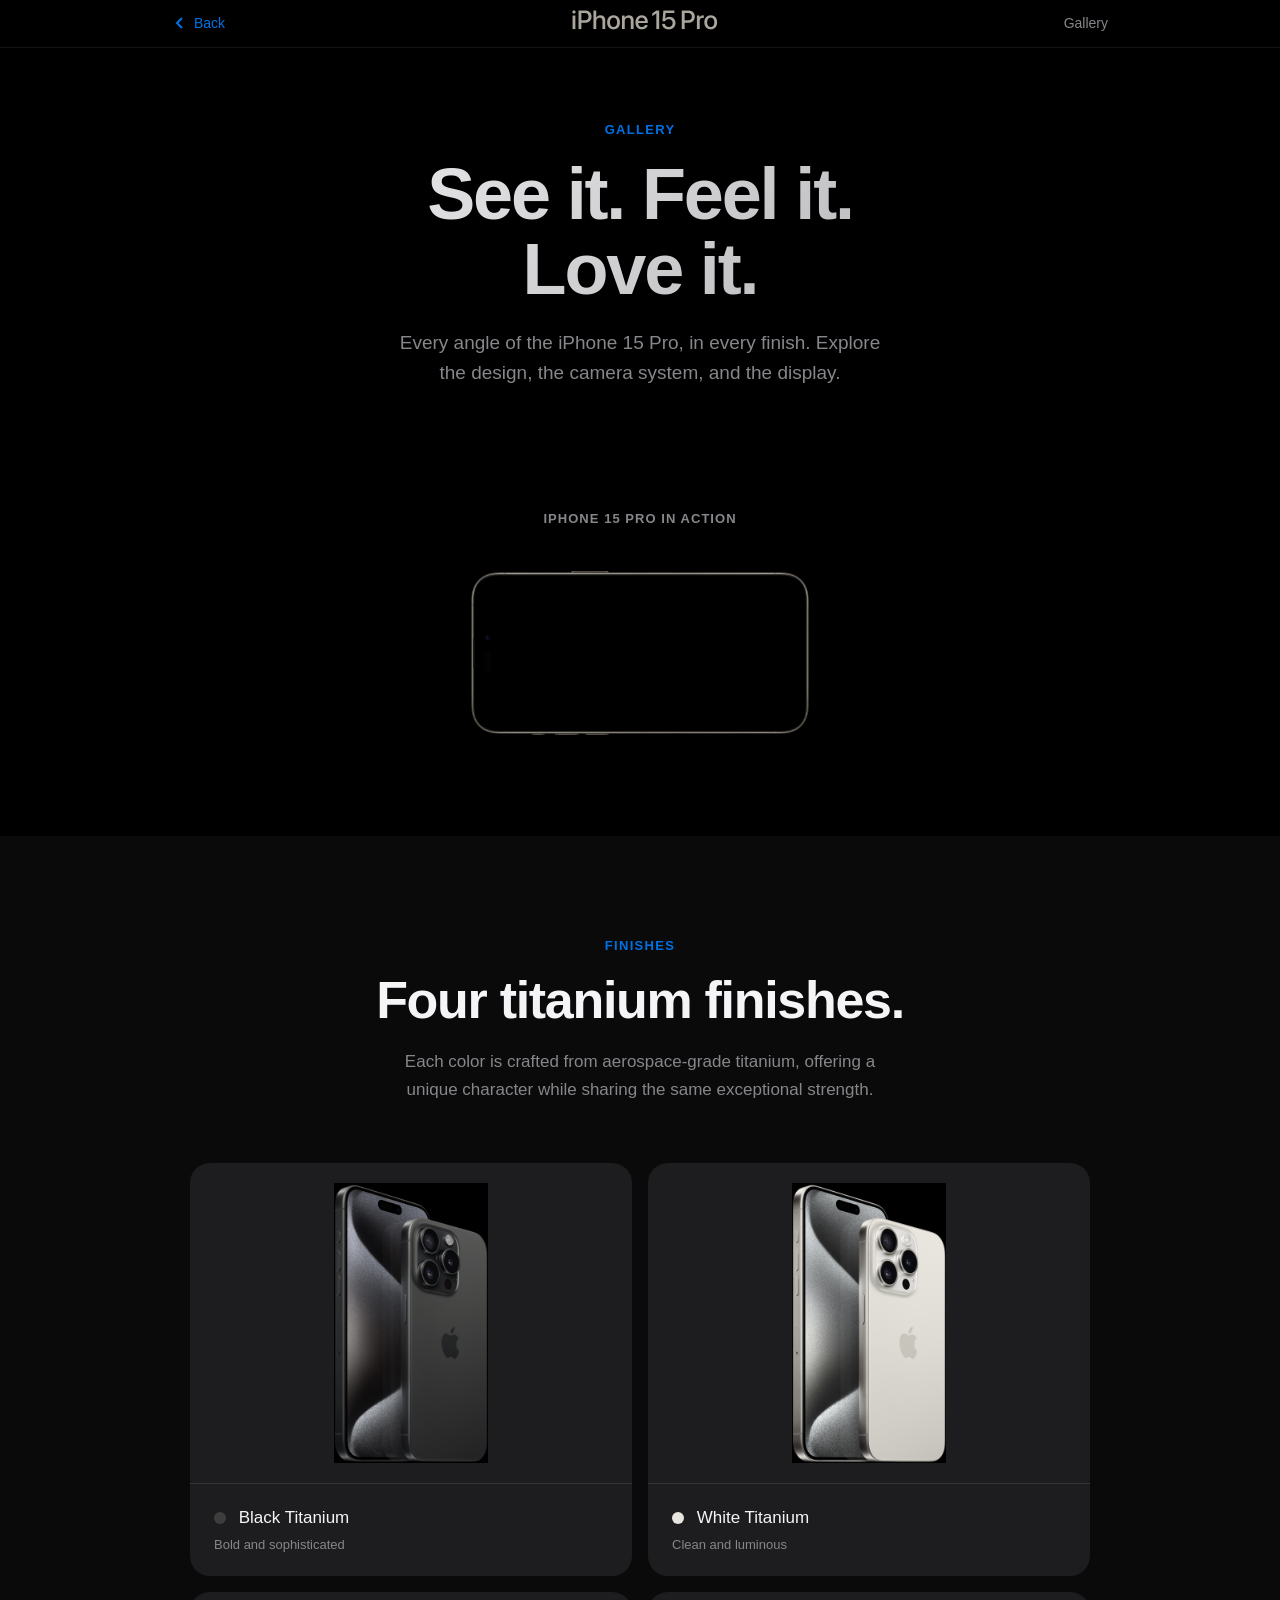
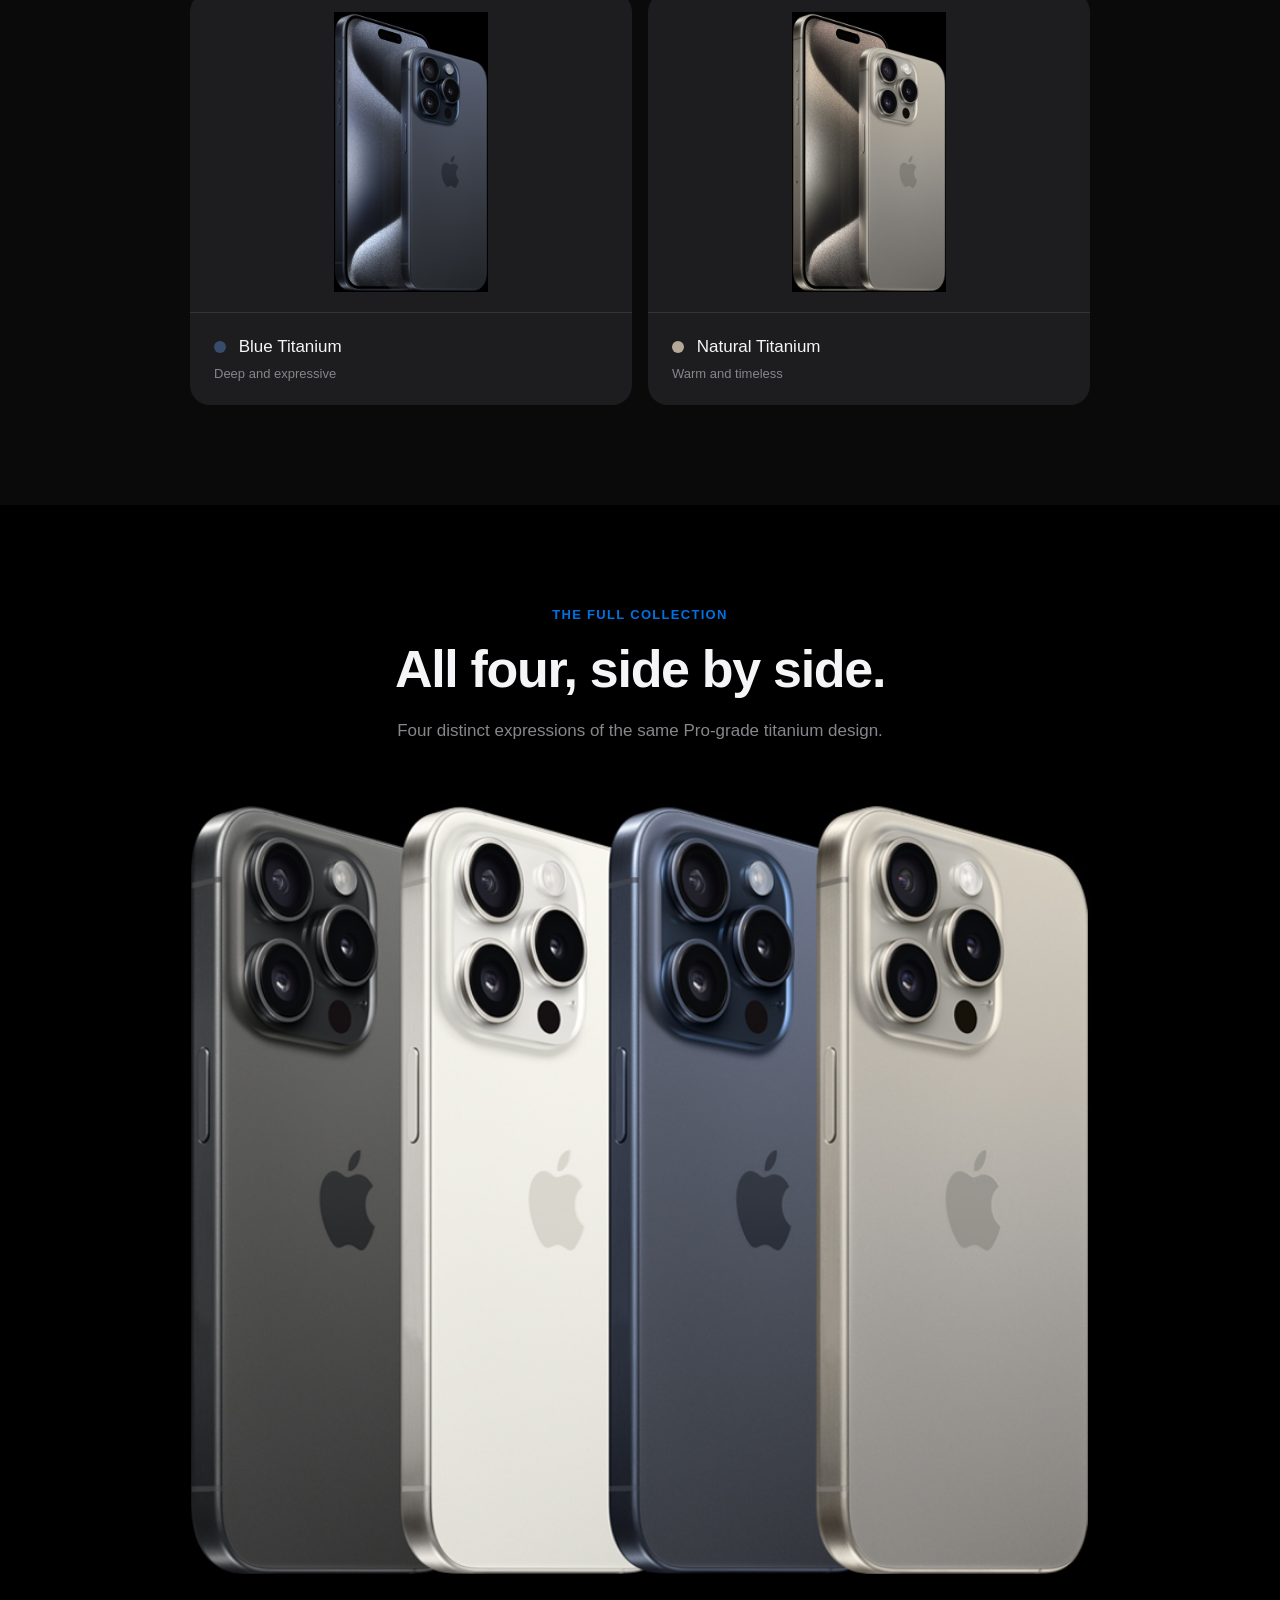
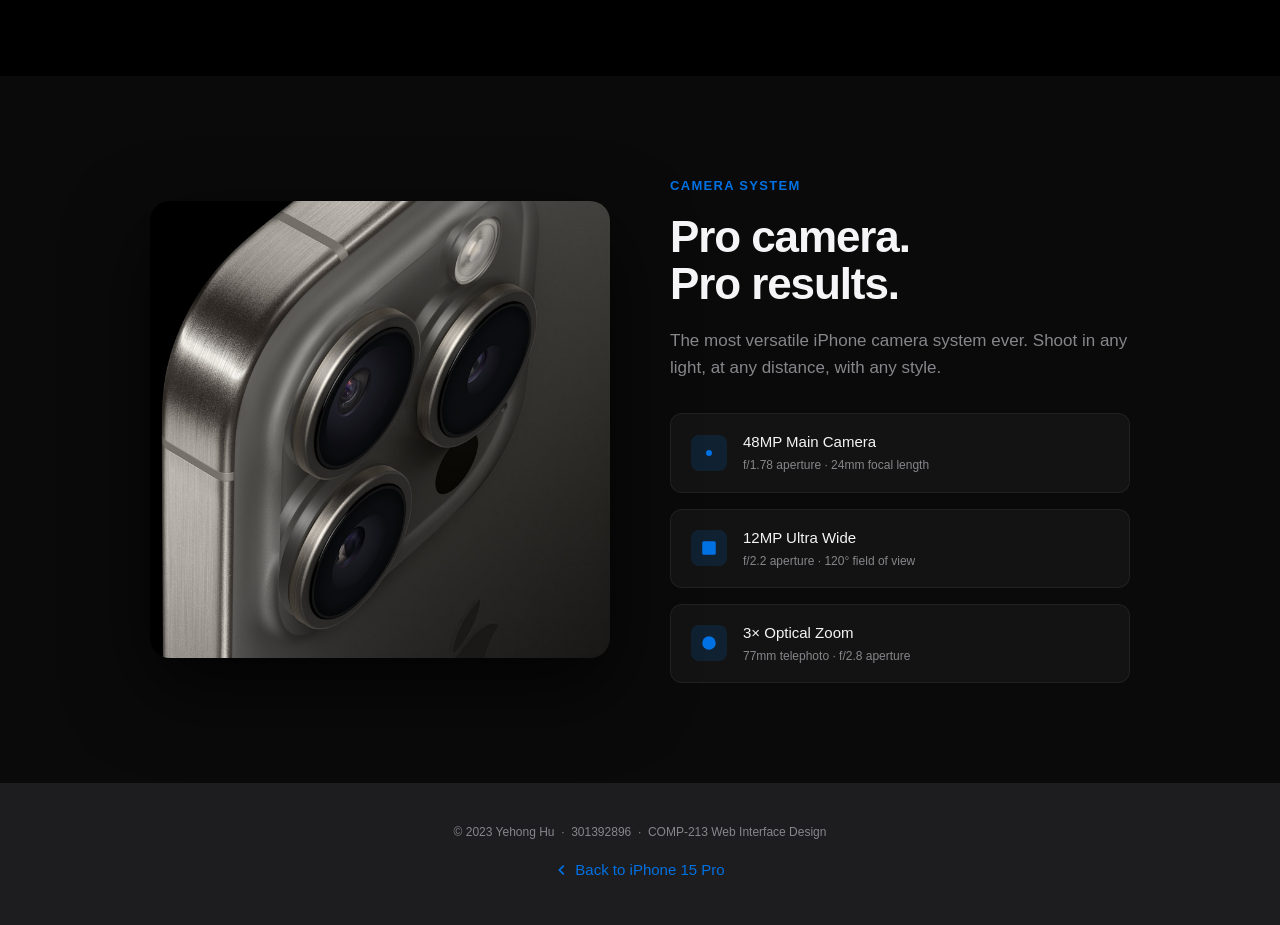
==== gallery.html @ da8afb35 "feat: iPhone 15 Pro Apple-style product page portfolio - index.html: Full product overview with hero" ====
<!DOCTYPE html>
<html lang="en">
<head>
    <meta charset="UTF-8">
    <meta name="viewport" content="width=device-width, initial-scale=1.0">
    <title>iPhone 15 Pro — Gallery</title>
    <style>
        *, *::before, *::after {
            box-sizing: border-box;
            margin: 0;
            padding: 0;
        }

        :root {
            --font-apple: -apple-system, BlinkMacSystemFont, "SF Pro Display", "SF Pro Text", "Helvetica Neue", Arial, sans-serif;
            --color-bg: #000000;
            --color-text: #f5f5f7;
            --color-text-secondary: #86868b;
            --color-accent: #0071e3;
            --color-divider: rgba(255,255,255,0.1);
            --color-card-bg: #1d1d1f;
            --max-width: 1200px;
        }

        html { scroll-behavior: smooth; }

        body {
            font-family: var(--font-apple);
            background-color: var(--color-bg);
            color: var(--color-text);
            line-height: 1.6;
            overflow-x: hidden;
        }

        /* ===== Navigation ===== */
        .nav {
            position: fixed;
            top: 0;
            left: 0;
            right: 0;
            z-index: 9999;
            height: 48px;
            background: rgba(0,0,0,0.72);
            backdrop-filter: saturate(180%) blur(20px);
            -webkit-backdrop-filter: saturate(180%) blur(20px);
            border-bottom: 1px solid rgba(255,255,255,0.08);
            display: flex;
            align-items: center;
            justify-content: center;
        }

        .nav-inner {
            width: 100%;
            max-width: 980px;
            padding: 0 22px;
            display: flex;
            align-items: center;
            justify-content: space-between;
        }

        .nav-logo img {
            height: 22px;
            width: auto;
            opacity: 0.9;
        }

        .nav-back {
            display: flex;
            align-items: center;
            gap: 6px;
            color: var(--color-accent);
            text-decoration: none;
            font-size: 14px;
            transition: opacity 0.2s ease;
        }

        .nav-back:hover { opacity: 0.75; }

        .nav-back svg {
            width: 16px;
            height: 16px;
        }

        .nav-title {
            font-size: 14px;
            color: var(--color-text-secondary);
        }

        /* ===== Hero ===== */
        .gallery-hero {
            padding-top: 120px;
            padding-bottom: 80px;
            text-align: center;
            background: #000;
        }

        .gallery-hero .eyebrow {
            font-size: 13px;
            font-weight: 600;
            letter-spacing: 0.1em;
            text-transform: uppercase;
            color: var(--color-accent);
            margin-bottom: 16px;
        }

        .gallery-hero h1 {
            font-size: clamp(40px, 6vw, 72px);
            font-weight: 700;
            letter-spacing: -0.03em;
            line-height: 1.05;
            margin-bottom: 20px;
            background: linear-gradient(135deg, #fff 0%, #a0a0a5 100%);
            -webkit-background-clip: text;
            -webkit-text-fill-color: transparent;
            background-clip: text;
        }

        .gallery-hero p {
            font-size: 19px;
            font-weight: 300;
            color: var(--color-text-secondary);
            max-width: 500px;
            margin: 0 auto;
        }

        /* ===== iPhone Demo Section ===== */
        .demo-section {
            background: #000;
            padding: 40px 22px 100px;
            display: flex;
            flex-direction: column;
            align-items: center;
        }

        .demo-label {
            font-size: 13px;
            font-weight: 600;
            letter-spacing: 0.08em;
            text-transform: uppercase;
            color: var(--color-text-secondary);
            margin-bottom: 40px;
        }

        .iphone-mockup {
            position: relative;
            width: min(340px, 80vw);
        }

        .iphone-frame-img {
            width: 100%;
            height: auto;
            display: block;
            position: relative;
            z-index: 2;
        }

        .iphone-video-wrap {
            position: absolute;
            /* Adjust these values to fit video inside the screen area of screen2.png */
            top: 4%;
            left: 1%;
            right: 1%;
            bottom: 4%;
            border-radius: 28px;
            overflow: hidden;
            z-index: 1;
            background: #000;
        }

        .iphone-video-wrap video {
            width: 100%;
            height: 100%;
            object-fit: cover;
        }

        /* ===== Colors Gallery ===== */
        .colors-gallery {
            padding: 100px 22px;
            background: #0a0a0a;
            text-align: center;
        }

        .section-eyebrow {
            font-size: 13px;
            font-weight: 600;
            letter-spacing: 0.1em;
            text-transform: uppercase;
            color: var(--color-accent);
            margin-bottom: 16px;
        }

        .section-title {
            font-size: clamp(32px, 5vw, 52px);
            font-weight: 700;
            letter-spacing: -0.025em;
            line-height: 1.07;
            margin-bottom: 20px;
        }

        .section-body {
            font-size: 17px;
            font-weight: 300;
            color: var(--color-text-secondary);
            max-width: 520px;
            margin: 0 auto 60px;
        }

        .colors-grid {
            display: grid;
            grid-template-columns: repeat(2, 1fr);
            gap: 16px;
            max-width: 900px;
            margin: 0 auto;
        }

        .color-card {
            background: var(--color-card-bg);
            border-radius: 20px;
            overflow: hidden;
            position: relative;
            cursor: pointer;
            transition: transform 0.4s ease, box-shadow 0.4s ease;
        }

        .color-card:hover {
            transform: translateY(-8px);
            box-shadow: 0 24px 60px rgba(0,0,0,0.7);
        }

        .color-card img {
            width: 100%;
            height: 320px;
            object-fit: contain;
            padding: 20px;
            display: block;
            transition: transform 0.5s ease;
        }

        .color-card:hover img {
            transform: scale(1.04);
        }

        .color-card-label {
            padding: 20px 24px;
            border-top: 1px solid var(--color-divider);
            text-align: left;
        }

        .color-card-name {
            font-size: 17px;
            font-weight: 500;
            color: var(--color-text);
            margin-bottom: 4px;
        }

        .color-card-desc {
            font-size: 13px;
            color: var(--color-text-secondary);
        }

        .color-swatch {
            display: inline-block;
            width: 12px;
            height: 12px;
            border-radius: 50%;
            margin-right: 8px;
            vertical-align: middle;
        }

        /* ===== All Colors Together ===== */
        .all-colors-section {
            padding: 100px 22px;
            background: #000;
            text-align: center;
        }

        .all-colors-image {
            max-width: 900px;
            margin: 60px auto 0;
            border-radius: 20px;
            overflow: hidden;
        }

        .all-colors-image img {
            width: 100%;
            height: auto;
            display: block;
        }

        /* ===== Camera Close-up ===== */
        .camera-section {
            padding: 100px 22px;
            background: #0a0a0a;
        }

        .camera-inner {
            max-width: 980px;
            margin: 0 auto;
            display: grid;
            grid-template-columns: 1fr 1fr;
            gap: 60px;
            align-items: center;
        }

        .camera-text {
            text-align: left;
        }

        .camera-text .section-body {
            margin: 0;
            text-align: left;
        }

        .camera-image {
            border-radius: 20px;
            overflow: hidden;
            box-shadow: 0 30px 80px rgba(0,0,0,0.7);
        }

        .camera-image img {
            width: 100%;
            height: auto;
            display: block;
            transition: transform 0.5s ease;
        }

        .camera-image:hover img {
            transform: scale(1.03);
        }

        .camera-specs {
            display: flex;
            flex-direction: column;
            gap: 16px;
            margin-top: 32px;
        }

        .camera-spec-row {
            display: flex;
            align-items: center;
            gap: 16px;
            padding: 16px 20px;
            background: rgba(255,255,255,0.04);
            border-radius: 12px;
            border: 1px solid rgba(255,255,255,0.06);
        }

        .camera-spec-icon {
            width: 36px;
            height: 36px;
            border-radius: 8px;
            background: rgba(0,113,227,0.15);
            display: flex;
            align-items: center;
            justify-content: center;
            flex-shrink: 0;
        }

        .camera-spec-icon svg {
            width: 18px;
            height: 18px;
            fill: var(--color-accent);
        }

        .camera-spec-text {
            font-size: 15px;
            color: var(--color-text);
        }

        .camera-spec-text span {
            display: block;
            font-size: 12px;
            color: var(--color-text-secondary);
            margin-top: 2px;
        }

        /* ===== Lightbox ===== */
        .lightbox {
            position: fixed;
            inset: 0;
            background: rgba(0,0,0,0.92);
            z-index: 99999;
            display: flex;
            align-items: center;
            justify-content: center;
            opacity: 0;
            pointer-events: none;
            transition: opacity 0.3s ease;
            backdrop-filter: blur(10px);
        }

        .lightbox.open {
            opacity: 1;
            pointer-events: all;
        }

        .lightbox-img {
            max-width: 90vw;
            max-height: 85vh;
            object-fit: contain;
            border-radius: 12px;
            transform: scale(0.95);
            transition: transform 0.3s ease;
        }

        .lightbox.open .lightbox-img {
            transform: scale(1);
        }

        .lightbox-close {
            position: absolute;
            top: 24px;
            right: 24px;
            width: 40px;
            height: 40px;
            border-radius: 50%;
            background: rgba(255,255,255,0.1);
            border: none;
            cursor: pointer;
            display: flex;
            align-items: center;
            justify-content: center;
            transition: background 0.2s ease;
        }

        .lightbox-close:hover {
            background: rgba(255,255,255,0.2);
        }

        .lightbox-close svg {
            width: 16px;
            height: 16px;
            stroke: white;
            stroke-width: 2;
        }

        /* ===== Footer ===== */
        .footer {
            background: #1d1d1f;
            padding: 40px 22px;
            text-align: center;
        }

        .footer-copy {
            font-size: 12px;
            color: var(--color-text-secondary);
            margin-bottom: 16px;
        }

        .footer-back {
            display: inline-flex;
            align-items: center;
            gap: 6px;
            color: var(--color-accent);
            text-decoration: none;
            font-size: 15px;
            transition: opacity 0.2s ease;
        }

        .footer-back:hover { opacity: 0.75; }

        /* ===== Scroll Animations ===== */
        .fade-up {
            opacity: 0;
            transform: translateY(40px);
            transition: opacity 0.7s ease, transform 0.7s ease;
        }

        .fade-up.visible {
            opacity: 1;
            transform: translateY(0);
        }

        .stagger-1 { transition-delay: 0.1s; }
        .stagger-2 { transition-delay: 0.2s; }
        .stagger-3 { transition-delay: 0.3s; }
        .stagger-4 { transition-delay: 0.4s; }

        /* ===== Responsive ===== */
        @media (max-width: 768px) {
            .colors-grid {
                grid-template-columns: 1fr;
            }

            .camera-inner {
                grid-template-columns: 1fr;
                gap: 40px;
            }

            .iphone-mockup {
                width: min(280px, 70vw);
            }
        }
    </style>
</head>
<body>

    <!-- Navigation -->
    <nav class="nav">
        <div class="nav-inner">
            <a href="index.html" class="nav-back">
                <svg viewBox="0 0 16 16" fill="none" stroke="currentColor" stroke-width="2">
                    <path d="M10 3L5 8l5 5"/>
                </svg>
                Back
            </a>
            <div class="nav-logo">
                <img src="15 pro logo.png" alt="iPhone 15 Pro">
            </div>
            <span class="nav-title">Gallery</span>
        </div>
    </nav>

    <!-- Hero -->
    <div class="gallery-hero">
        <p class="eyebrow">Gallery</p>
        <h1>See it. Feel it.<br>Love it.</h1>
        <p>Every angle of the iPhone 15 Pro, in every finish. Explore the design, the camera system, and the display.</p>
    </div>

    <!-- iPhone Demo Mockup -->
    <div class="demo-section">
        <p class="demo-label">iPhone 15 Pro in Action</p>
        <div class="iphone-mockup fade-up">
            <div class="iphone-video-wrap">
                <video autoplay muted loop playsinline>
                    <source src="iPhone 15 Pro example.mp4" type="video/mp4">
                </video>
            </div>
            <img class="iphone-frame-img" src="screen2.png" alt="iPhone 15 Pro frame">
        </div>
    </div>

    <!-- Colors Gallery -->
    <section class="colors-gallery">
        <div class="fade-up">
            <p class="section-eyebrow">Finishes</p>
            <h2 class="section-title">Four titanium finishes.</h2>
            <p class="section-body">Each color is crafted from aerospace-grade titanium, offering a unique character while sharing the same exceptional strength.</p>
        </div>
        <div class="colors-grid">
            <div class="color-card fade-up stagger-1" onclick="openLightbox('image5.png')">
                <img src="image5.png" alt="Black Titanium iPhone 15 Pro">
                <div class="color-card-label">
                    <div class="color-card-name">
                        <span class="color-swatch" style="background:#3d3d3d"></span>
                        Black Titanium
                    </div>
                    <div class="color-card-desc">Bold and sophisticated</div>
                </div>
            </div>
            <div class="color-card fade-up stagger-2" onclick="openLightbox('image6.png')">
                <img src="image6.png" alt="White Titanium iPhone 15 Pro">
                <div class="color-card-label">
                    <div class="color-card-name">
                        <span class="color-swatch" style="background:#e8e4df"></span>
                        White Titanium
                    </div>
                    <div class="color-card-desc">Clean and luminous</div>
                </div>
            </div>
            <div class="color-card fade-up stagger-3" onclick="openLightbox('image7.png')">
                <img src="image7.png" alt="Blue Titanium iPhone 15 Pro">
                <div class="color-card-label">
                    <div class="color-card-name">
                        <span class="color-swatch" style="background:#394b6b"></span>
                        Blue Titanium
                    </div>
                    <div class="color-card-desc">Deep and expressive</div>
                </div>
            </div>
            <div class="color-card fade-up stagger-4" onclick="openLightbox('image9.png')">
                <img src="image9.png" alt="Natural Titanium iPhone 15 Pro">
                <div class="color-card-label">
                    <div class="color-card-name">
                        <span class="color-swatch" style="background:#b5a898"></span>
                        Natural Titanium
                    </div>
                    <div class="color-card-desc">Warm and timeless</div>
                </div>
            </div>
        </div>
    </section>

    <!-- All Colors Together -->
    <section class="all-colors-section">
        <div class="fade-up">
            <p class="section-eyebrow">The Full Collection</p>
            <h2 class="section-title">All four, side by side.</h2>
            <p class="section-body" style="margin-bottom: 0">Four distinct expressions of the same Pro-grade titanium design.</p>
        </div>
        <div class="all-colors-image fade-up stagger-1" onclick="openLightbox('image8.png')" style="cursor:pointer">
            <img src="image8.png" alt="All four iPhone 15 Pro colors">
        </div>
    </section>

    <!-- Camera Close-up -->
    <section class="camera-section">
        <div class="camera-inner">
            <div class="camera-image fade-up" onclick="openLightbox('image.png')" style="cursor:pointer">
                <img src="image.png" alt="iPhone 15 Pro camera system close-up">
            </div>
            <div class="camera-text fade-up stagger-2">
                <p class="section-eyebrow">Camera System</p>
                <h2 class="section-title" style="font-size: clamp(28px, 4vw, 44px)">Pro camera.<br>Pro results.</h2>
                <p class="section-body" style="text-align:left; margin: 0 0 32px">The most versatile iPhone camera system ever. Shoot in any light, at any distance, with any style.</p>
                <div class="camera-specs">
                    <div class="camera-spec-row">
                        <div class="camera-spec-icon">
                            <svg viewBox="0 0 24 24"><circle cx="12" cy="12" r="4"/><path d="M2 12h2M20 12h2M12 2v2M12 20v2"/></svg>
                        </div>
                        <div class="camera-spec-text">
                            48MP Main Camera
                            <span>f/1.78 aperture · 24mm focal length</span>
                        </div>
                    </div>
                    <div class="camera-spec-row">
                        <div class="camera-spec-icon">
                            <svg viewBox="0 0 24 24"><rect x="3" y="3" width="18" height="18" rx="2"/><circle cx="12" cy="12" r="4"/></svg>
                        </div>
                        <div class="camera-spec-text">
                            12MP Ultra Wide
                            <span>f/2.2 aperture · 120° field of view</span>
                        </div>
                    </div>
                    <div class="camera-spec-row">
                        <div class="camera-spec-icon">
                            <svg viewBox="0 0 24 24"><circle cx="12" cy="12" r="9"/><line x1="12" y1="3" x2="12" y2="21"/><line x1="3" y1="12" x2="21" y2="12"/></svg>
                        </div>
                        <div class="camera-spec-text">
                            3× Optical Zoom
                            <span>77mm telephoto · f/2.8 aperture</span>
                        </div>
                    </div>
                </div>
            </div>
        </div>
    </section>

    <!-- Footer -->
    <footer class="footer">
        <p class="footer-copy">&copy; 2023 Yehong Hu &nbsp;·&nbsp; 301392896 &nbsp;·&nbsp; COMP-213 Web Interface Design</p>
        <a href="index.html" class="footer-back">
            <svg viewBox="0 0 16 16" fill="none" stroke="currentColor" stroke-width="2" width="14" height="14">
                <path d="M10 3L5 8l5 5"/>
            </svg>
            Back to iPhone 15 Pro
        </a>
    </footer>

    <!-- Lightbox -->
    <div class="lightbox" id="lightbox" onclick="closeLightbox()">
        <button class="lightbox-close" onclick="closeLightbox()">
            <svg viewBox="0 0 16 16" fill="none">
                <path d="M3 3l10 10M13 3L3 13" stroke="white" stroke-width="2" stroke-linecap="round"/>
            </svg>
        </button>
        <img class="lightbox-img" id="lightboxImg" src="" alt="">
    </div>

    <script>
        // Scroll animations
        const observer = new IntersectionObserver((entries) => {
            entries.forEach(entry => {
                if (entry.isIntersecting) entry.target.classList.add('visible');
            });
        }, { threshold: 0.12, rootMargin: '0px 0px -40px 0px' });

        document.querySelectorAll('.fade-up').forEach(el => observer.observe(el));

        // Lightbox
        function openLightbox(src) {
            document.getElementById('lightboxImg').src = src;
            document.getElementById('lightbox').classList.add('open');
            document.body.style.overflow = 'hidden';
        }

        function closeLightbox() {
            document.getElementById('lightbox').classList.remove('open');
            document.body.style.overflow = '';
        }

        document.addEventListener('keydown', (e) => {
            if (e.key === 'Escape') closeLightbox();
        });
    </script>
</body>
</html>
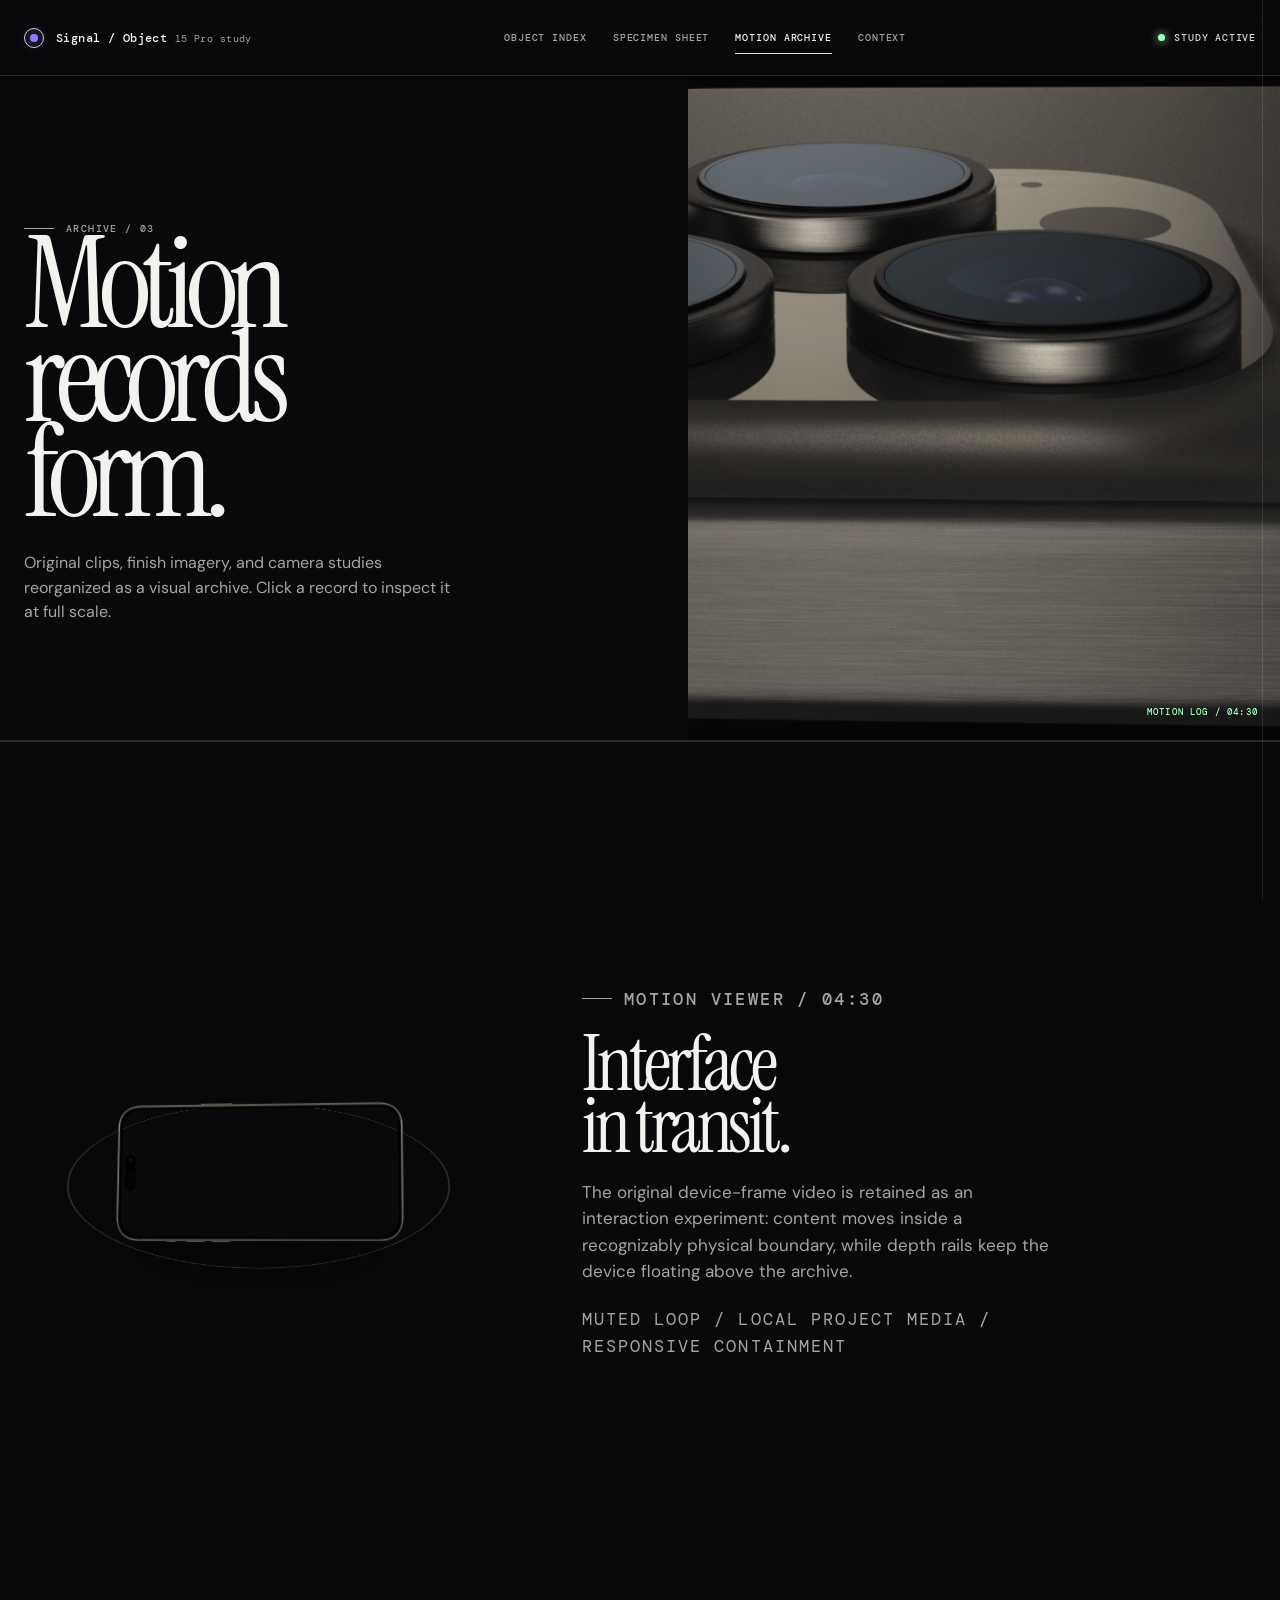
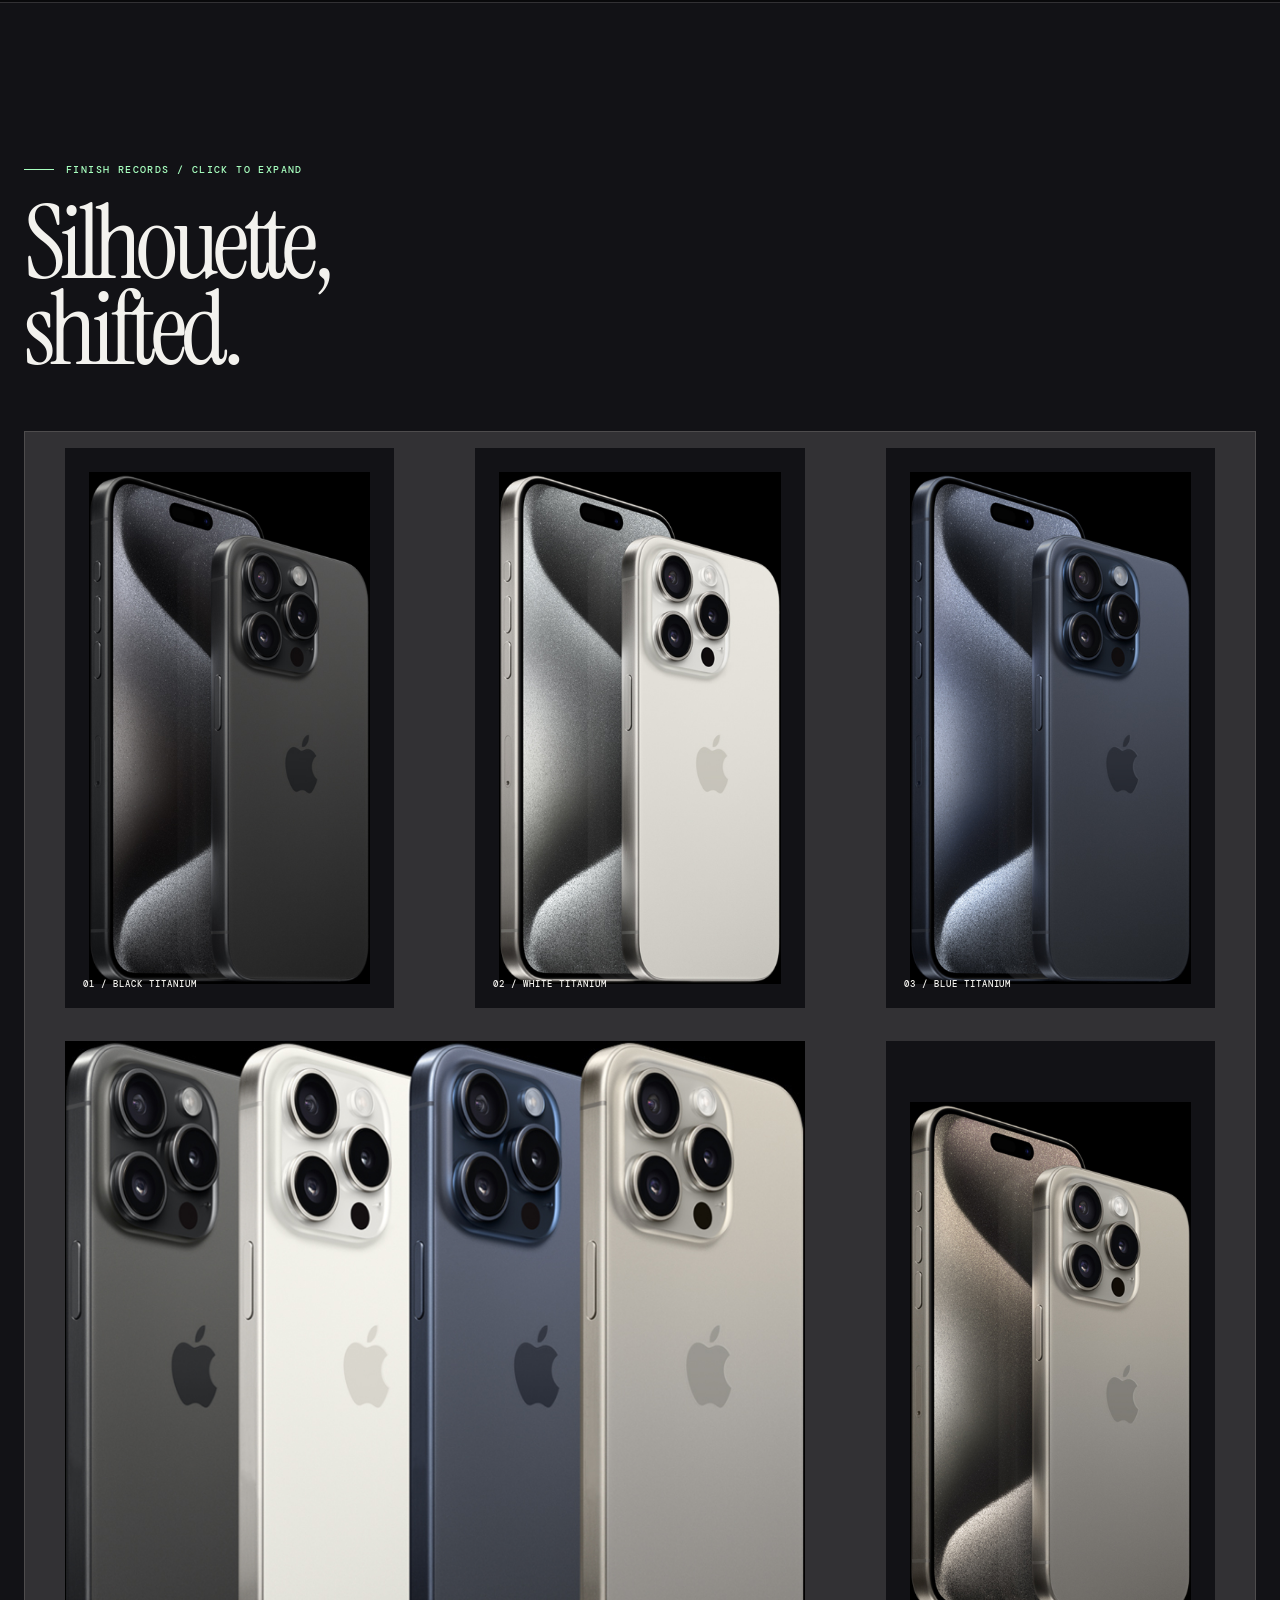
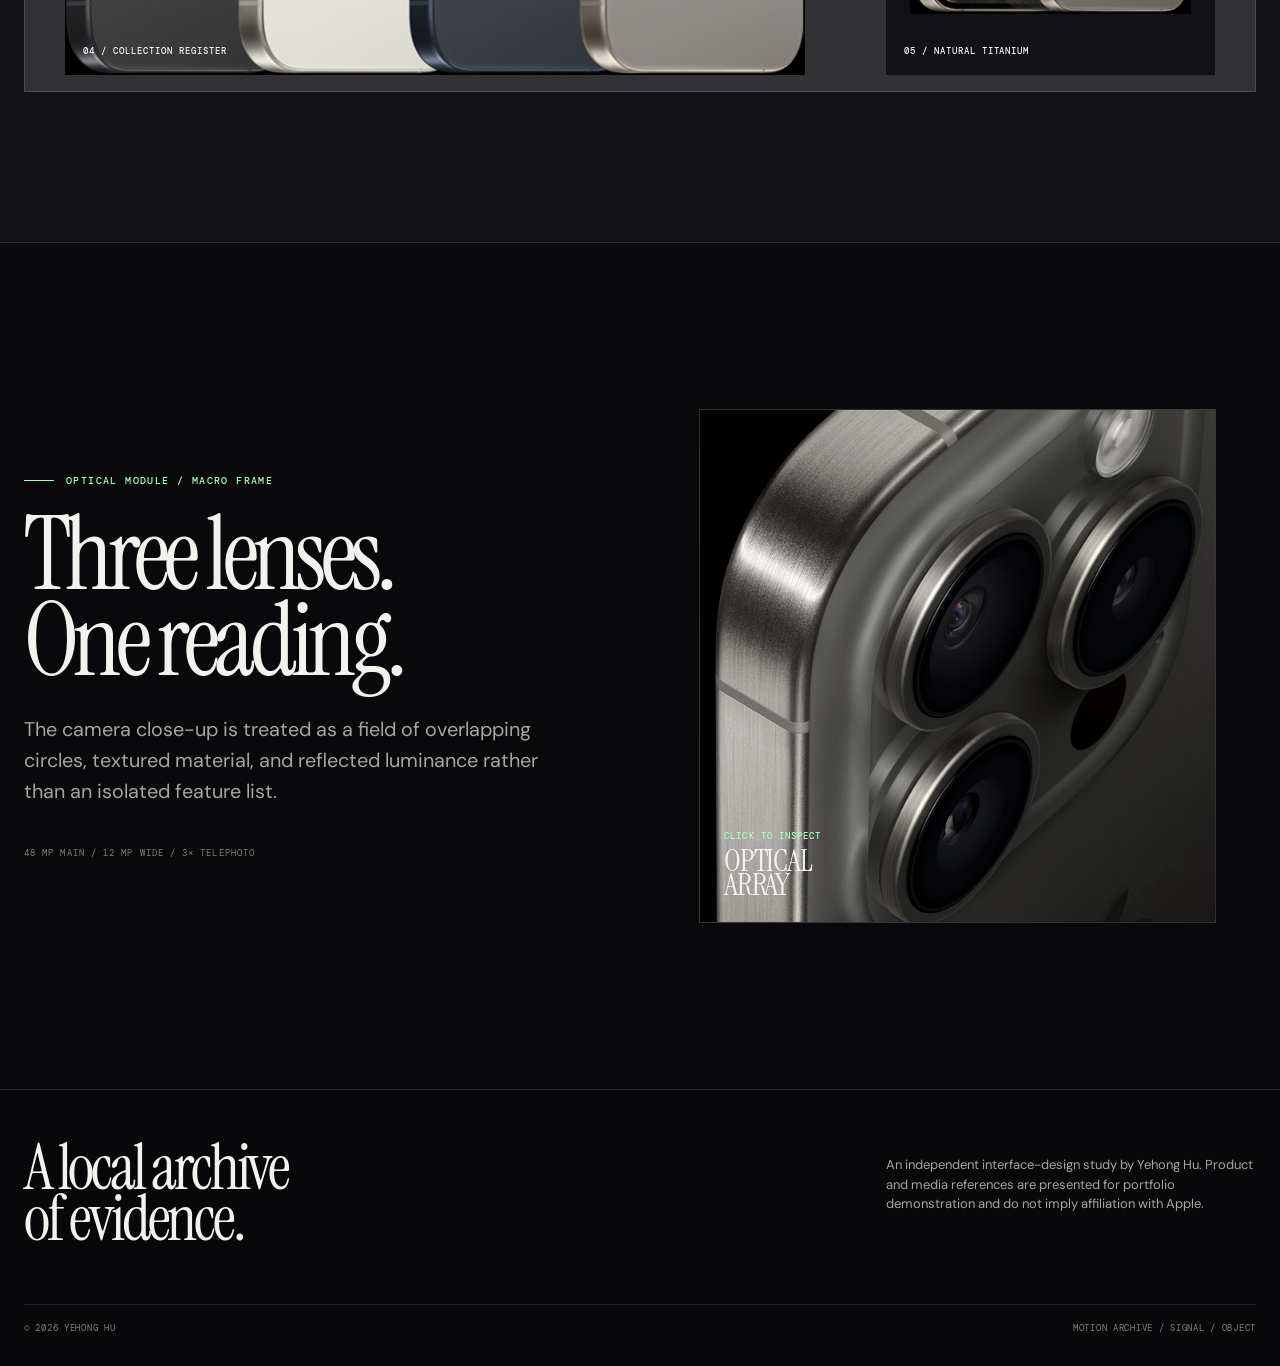
==== commit 83a8d58a: "feat: rebuild iPhone study as Signal Object" ====
--- a/gallery.html
+++ b/gallery.html
@@ -1,688 +1,22 @@
-<!DOCTYPE html>
+<!doctype html>
 <html lang="en">
-<head>
-    <meta charset="UTF-8">
-    <meta name="viewport" content="width=device-width, initial-scale=1.0">
-    <title>iPhone 15 Pro — Gallery</title>
-    <style>
-        *, *::before, *::after {
-            box-sizing: border-box;
-            margin: 0;
-            padding: 0;
-        }
-
-        :root {
-            --font-apple: -apple-system, BlinkMacSystemFont, "SF Pro Display", "SF Pro Text", "Helvetica Neue", Arial, sans-serif;
-            --color-bg: #000000;
-            --color-text: #f5f5f7;
-            --color-text-secondary: #86868b;
-            --color-accent: #0071e3;
-            --color-divider: rgba(255,255,255,0.1);
-            --color-card-bg: #1d1d1f;
-            --max-width: 1200px;
-        }
-
-        html { scroll-behavior: smooth; }
-
-        body {
-            font-family: var(--font-apple);
-            background-color: var(--color-bg);
-            color: var(--color-text);
-            line-height: 1.6;
-            overflow-x: hidden;
-        }
-
-        /* ===== Navigation ===== */
-        .nav {
-            position: fixed;
-            top: 0;
-            left: 0;
-            right: 0;
-            z-index: 9999;
-            height: 48px;
-            background: rgba(0,0,0,0.72);
-            backdrop-filter: saturate(180%) blur(20px);
-            -webkit-backdrop-filter: saturate(180%) blur(20px);
-            border-bottom: 1px solid rgba(255,255,255,0.08);
-            display: flex;
-            align-items: center;
-            justify-content: center;
-        }
-
-        .nav-inner {
-            width: 100%;
-            max-width: 980px;
-            padding: 0 22px;
-            display: flex;
-            align-items: center;
-            justify-content: space-between;
-        }
-
-        .nav-logo img {
-            height: 22px;
-            width: auto;
-            opacity: 0.9;
-        }
-
-        .nav-back {
-            display: flex;
-            align-items: center;
-            gap: 6px;
-            color: var(--color-accent);
-            text-decoration: none;
-            font-size: 14px;
-            transition: opacity 0.2s ease;
-        }
-
-        .nav-back:hover { opacity: 0.75; }
-
-        .nav-back svg {
-            width: 16px;
-            height: 16px;
-        }
-
-        .nav-title {
-            font-size: 14px;
-            color: var(--color-text-secondary);
-        }
-
-        /* ===== Hero ===== */
-        .gallery-hero {
-            padding-top: 120px;
-            padding-bottom: 80px;
-            text-align: center;
-            background: #000;
-        }
-
-        .gallery-hero .eyebrow {
-            font-size: 13px;
-            font-weight: 600;
-            letter-spacing: 0.1em;
-            text-transform: uppercase;
-            color: var(--color-accent);
-            margin-bottom: 16px;
-        }
-
-        .gallery-hero h1 {
-            font-size: clamp(40px, 6vw, 72px);
-            font-weight: 700;
-            letter-spacing: -0.03em;
-            line-height: 1.05;
-            margin-bottom: 20px;
-            background: linear-gradient(135deg, #fff 0%, #a0a0a5 100%);
-            -webkit-background-clip: text;
-            -webkit-text-fill-color: transparent;
-            background-clip: text;
-        }
-
-        .gallery-hero p {
-            font-size: 19px;
-            font-weight: 300;
-            color: var(--color-text-secondary);
-            max-width: 500px;
-            margin: 0 auto;
-        }
-
-        /* ===== iPhone Demo Section ===== */
-        .demo-section {
-            background: #000;
-            padding: 40px 22px 100px;
-            display: flex;
-            flex-direction: column;
-            align-items: center;
-        }
-
-        .demo-label {
-            font-size: 13px;
-            font-weight: 600;
-            letter-spacing: 0.08em;
-            text-transform: uppercase;
-            color: var(--color-text-secondary);
-            margin-bottom: 40px;
-        }
-
-        .iphone-mockup {
-            position: relative;
-            width: min(340px, 80vw);
-        }
-
-        .iphone-frame-img {
-            width: 100%;
-            height: auto;
-            display: block;
-            position: relative;
-            z-index: 2;
-        }
-
-        .iphone-video-wrap {
-            position: absolute;
-            /* Adjust these values to fit video inside the screen area of screen2.png */
-            top: 4%;
-            left: 1%;
-            right: 1%;
-            bottom: 4%;
-            border-radius: 28px;
-            overflow: hidden;
-            z-index: 1;
-            background: #000;
-        }
-
-        .iphone-video-wrap video {
-            width: 100%;
-            height: 100%;
-            object-fit: cover;
-        }
-
-        /* ===== Colors Gallery ===== */
-        .colors-gallery {
-            padding: 100px 22px;
-            background: #0a0a0a;
-            text-align: center;
-        }
-
-        .section-eyebrow {
-            font-size: 13px;
-            font-weight: 600;
-            letter-spacing: 0.1em;
-            text-transform: uppercase;
-            color: var(--color-accent);
-            margin-bottom: 16px;
-        }
-
-        .section-title {
-            font-size: clamp(32px, 5vw, 52px);
-            font-weight: 700;
-            letter-spacing: -0.025em;
-            line-height: 1.07;
-            margin-bottom: 20px;
-        }
-
-        .section-body {
-            font-size: 17px;
-            font-weight: 300;
-            color: var(--color-text-secondary);
-            max-width: 520px;
-            margin: 0 auto 60px;
-        }
-
-        .colors-grid {
-            display: grid;
-            grid-template-columns: repeat(2, 1fr);
-            gap: 16px;
-            max-width: 900px;
-            margin: 0 auto;
-        }
-
-        .color-card {
-            background: var(--color-card-bg);
-            border-radius: 20px;
-            overflow: hidden;
-            position: relative;
-            cursor: pointer;
-            transition: transform 0.4s ease, box-shadow 0.4s ease;
-        }
-
-        .color-card:hover {
-            transform: translateY(-8px);
-            box-shadow: 0 24px 60px rgba(0,0,0,0.7);
-        }
-
-        .color-card img {
-            width: 100%;
-            height: 320px;
-            object-fit: contain;
-            padding: 20px;
-            display: block;
-            transition: transform 0.5s ease;
-        }
-
-        .color-card:hover img {
-            transform: scale(1.04);
-        }
-
-        .color-card-label {
-            padding: 20px 24px;
-            border-top: 1px solid var(--color-divider);
-            text-align: left;
-        }
-
-        .color-card-name {
-            font-size: 17px;
-            font-weight: 500;
-            color: var(--color-text);
-            margin-bottom: 4px;
-        }
-
-        .color-card-desc {
-            font-size: 13px;
-            color: var(--color-text-secondary);
-        }
-
-        .color-swatch {
-            display: inline-block;
-            width: 12px;
-            height: 12px;
-            border-radius: 50%;
-            margin-right: 8px;
-            vertical-align: middle;
-        }
-
-        /* ===== All Colors Together ===== */
-        .all-colors-section {
-            padding: 100px 22px;
-            background: #000;
-            text-align: center;
-        }
-
-        .all-colors-image {
-            max-width: 900px;
-            margin: 60px auto 0;
-            border-radius: 20px;
-            overflow: hidden;
-        }
-
-        .all-colors-image img {
-            width: 100%;
-            height: auto;
-            display: block;
-        }
-
-        /* ===== Camera Close-up ===== */
-        .camera-section {
-            padding: 100px 22px;
-            background: #0a0a0a;
-        }
-
-        .camera-inner {
-            max-width: 980px;
-            margin: 0 auto;
-            display: grid;
-            grid-template-columns: 1fr 1fr;
-            gap: 60px;
-            align-items: center;
-        }
-
-        .camera-text {
-            text-align: left;
-        }
-
-        .camera-text .section-body {
-            margin: 0;
-            text-align: left;
-        }
-
-        .camera-image {
-            border-radius: 20px;
-            overflow: hidden;
-            box-shadow: 0 30px 80px rgba(0,0,0,0.7);
-        }
-
-        .camera-image img {
-            width: 100%;
-            height: auto;
-            display: block;
-            transition: transform 0.5s ease;
-        }
-
-        .camera-image:hover img {
-            transform: scale(1.03);
-        }
-
-        .camera-specs {
-            display: flex;
-            flex-direction: column;
-            gap: 16px;
-            margin-top: 32px;
-        }
-
-        .camera-spec-row {
-            display: flex;
-            align-items: center;
-            gap: 16px;
-            padding: 16px 20px;
-            background: rgba(255,255,255,0.04);
-            border-radius: 12px;
-            border: 1px solid rgba(255,255,255,0.06);
-        }
-
-        .camera-spec-icon {
-            width: 36px;
-            height: 36px;
-            border-radius: 8px;
-            background: rgba(0,113,227,0.15);
-            display: flex;
-            align-items: center;
-            justify-content: center;
-            flex-shrink: 0;
-        }
-
-        .camera-spec-icon svg {
-            width: 18px;
-            height: 18px;
-            fill: var(--color-accent);
-        }
-
-        .camera-spec-text {
-            font-size: 15px;
-            color: var(--color-text);
-        }
-
-        .camera-spec-text span {
-            display: block;
-            font-size: 12px;
-            color: var(--color-text-secondary);
-            margin-top: 2px;
-        }
-
-        /* ===== Lightbox ===== */
-        .lightbox {
-            position: fixed;
-            inset: 0;
-            background: rgba(0,0,0,0.92);
-            z-index: 99999;
-            display: flex;
-            align-items: center;
-            justify-content: center;
-            opacity: 0;
-            pointer-events: none;
-            transition: opacity 0.3s ease;
-            backdrop-filter: blur(10px);
-        }
-
-        .lightbox.open {
-            opacity: 1;
-            pointer-events: all;
-        }
-
-        .lightbox-img {
-            max-width: 90vw;
-            max-height: 85vh;
-            object-fit: contain;
-            border-radius: 12px;
-            transform: scale(0.95);
-            transition: transform 0.3s ease;
-        }
-
-        .lightbox.open .lightbox-img {
-            transform: scale(1);
-        }
-
-        .lightbox-close {
-            position: absolute;
-            top: 24px;
-            right: 24px;
-            width: 40px;
-            height: 40px;
-            border-radius: 50%;
-            background: rgba(255,255,255,0.1);
-            border: none;
-            cursor: pointer;
-            display: flex;
-            align-items: center;
-            justify-content: center;
-            transition: background 0.2s ease;
-        }
-
-        .lightbox-close:hover {
-            background: rgba(255,255,255,0.2);
-        }
-
-        .lightbox-close svg {
-            width: 16px;
-            height: 16px;
-            stroke: white;
-            stroke-width: 2;
-        }
-
-        /* ===== Footer ===== */
-        .footer {
-            background: #1d1d1f;
-            padding: 40px 22px;
-            text-align: center;
-        }
-
-        .footer-copy {
-            font-size: 12px;
-            color: var(--color-text-secondary);
-            margin-bottom: 16px;
-        }
-
-        .footer-back {
-            display: inline-flex;
-            align-items: center;
-            gap: 6px;
-            color: var(--color-accent);
-            text-decoration: none;
-            font-size: 15px;
-            transition: opacity 0.2s ease;
-        }
-
-        .footer-back:hover { opacity: 0.75; }
-
-        /* ===== Scroll Animations ===== */
-        .fade-up {
-            opacity: 0;
-            transform: translateY(40px);
-            transition: opacity 0.7s ease, transform 0.7s ease;
-        }
-
-        .fade-up.visible {
-            opacity: 1;
-            transform: translateY(0);
-        }
-
-        .stagger-1 { transition-delay: 0.1s; }
-        .stagger-2 { transition-delay: 0.2s; }
-        .stagger-3 { transition-delay: 0.3s; }
-        .stagger-4 { transition-delay: 0.4s; }
-
-        /* ===== Responsive ===== */
-        @media (max-width: 768px) {
-            .colors-grid {
-                grid-template-columns: 1fr;
-            }
-
-            .camera-inner {
-                grid-template-columns: 1fr;
-                gap: 40px;
-            }
-
-            .iphone-mockup {
-                width: min(280px, 70vw);
-            }
-        }
-    </style>
-</head>
+<head><meta charset="UTF-8"><meta name="viewport" content="width=device-width, initial-scale=1.0"><meta name="description" content="Signal / Object motion and form archive."><title>Motion Archive — Signal / Object</title><link rel="stylesheet" href="style.css"></head>
 <body>
-
-    <!-- Navigation -->
-    <nav class="nav">
-        <div class="nav-inner">
-            <a href="index.html" class="nav-back">
-                <svg viewBox="0 0 16 16" fill="none" stroke="currentColor" stroke-width="2">
-                    <path d="M10 3L5 8l5 5"/>
-                </svg>
-                Back
-            </a>
-            <div class="nav-logo">
-                <img src="15 pro logo.png" alt="iPhone 15 Pro">
-            </div>
-            <span class="nav-title">Gallery</span>
-        </div>
-    </nav>
-
-    <!-- Hero -->
-    <div class="gallery-hero">
-        <p class="eyebrow">Gallery</p>
-        <h1>See it. Feel it.<br>Love it.</h1>
-        <p>Every angle of the iPhone 15 Pro, in every finish. Explore the design, the camera system, and the display.</p>
-    </div>
-
-    <!-- iPhone Demo Mockup -->
-    <div class="demo-section">
-        <p class="demo-label">iPhone 15 Pro in Action</p>
-        <div class="iphone-mockup fade-up">
-            <div class="iphone-video-wrap">
-                <video autoplay muted loop playsinline>
-                    <source src="iPhone 15 Pro example.mp4" type="video/mp4">
-                </video>
-            </div>
-            <img class="iphone-frame-img" src="screen2.png" alt="iPhone 15 Pro frame">
-        </div>
-    </div>
-
-    <!-- Colors Gallery -->
-    <section class="colors-gallery">
-        <div class="fade-up">
-            <p class="section-eyebrow">Finishes</p>
-            <h2 class="section-title">Four titanium finishes.</h2>
-            <p class="section-body">Each color is crafted from aerospace-grade titanium, offering a unique character while sharing the same exceptional strength.</p>
-        </div>
-        <div class="colors-grid">
-            <div class="color-card fade-up stagger-1" onclick="openLightbox('image5.png')">
-                <img src="image5.png" alt="Black Titanium iPhone 15 Pro">
-                <div class="color-card-label">
-                    <div class="color-card-name">
-                        <span class="color-swatch" style="background:#3d3d3d"></span>
-                        Black Titanium
-                    </div>
-                    <div class="color-card-desc">Bold and sophisticated</div>
-                </div>
-            </div>
-            <div class="color-card fade-up stagger-2" onclick="openLightbox('image6.png')">
-                <img src="image6.png" alt="White Titanium iPhone 15 Pro">
-                <div class="color-card-label">
-                    <div class="color-card-name">
-                        <span class="color-swatch" style="background:#e8e4df"></span>
-                        White Titanium
-                    </div>
-                    <div class="color-card-desc">Clean and luminous</div>
-                </div>
-            </div>
-            <div class="color-card fade-up stagger-3" onclick="openLightbox('image7.png')">
-                <img src="image7.png" alt="Blue Titanium iPhone 15 Pro">
-                <div class="color-card-label">
-                    <div class="color-card-name">
-                        <span class="color-swatch" style="background:#394b6b"></span>
-                        Blue Titanium
-                    </div>
-                    <div class="color-card-desc">Deep and expressive</div>
-                </div>
-            </div>
-            <div class="color-card fade-up stagger-4" onclick="openLightbox('image9.png')">
-                <img src="image9.png" alt="Natural Titanium iPhone 15 Pro">
-                <div class="color-card-label">
-                    <div class="color-card-name">
-                        <span class="color-swatch" style="background:#b5a898"></span>
-                        Natural Titanium
-                    </div>
-                    <div class="color-card-desc">Warm and timeless</div>
-                </div>
-            </div>
-        </div>
-    </section>
-
-    <!-- All Colors Together -->
-    <section class="all-colors-section">
-        <div class="fade-up">
-            <p class="section-eyebrow">The Full Collection</p>
-            <h2 class="section-title">All four, side by side.</h2>
-            <p class="section-body" style="margin-bottom: 0">Four distinct expressions of the same Pro-grade titanium design.</p>
-        </div>
-        <div class="all-colors-image fade-up stagger-1" onclick="openLightbox('image8.png')" style="cursor:pointer">
-            <img src="image8.png" alt="All four iPhone 15 Pro colors">
-        </div>
-    </section>
-
-    <!-- Camera Close-up -->
-    <section class="camera-section">
-        <div class="camera-inner">
-            <div class="camera-image fade-up" onclick="openLightbox('image.png')" style="cursor:pointer">
-                <img src="image.png" alt="iPhone 15 Pro camera system close-up">
-            </div>
-            <div class="camera-text fade-up stagger-2">
-                <p class="section-eyebrow">Camera System</p>
-                <h2 class="section-title" style="font-size: clamp(28px, 4vw, 44px)">Pro camera.<br>Pro results.</h2>
-                <p class="section-body" style="text-align:left; margin: 0 0 32px">The most versatile iPhone camera system ever. Shoot in any light, at any distance, with any style.</p>
-                <div class="camera-specs">
-                    <div class="camera-spec-row">
-                        <div class="camera-spec-icon">
-                            <svg viewBox="0 0 24 24"><circle cx="12" cy="12" r="4"/><path d="M2 12h2M20 12h2M12 2v2M12 20v2"/></svg>
-                        </div>
-                        <div class="camera-spec-text">
-                            48MP Main Camera
-                            <span>f/1.78 aperture · 24mm focal length</span>
-                        </div>
-                    </div>
-                    <div class="camera-spec-row">
-                        <div class="camera-spec-icon">
-                            <svg viewBox="0 0 24 24"><rect x="3" y="3" width="18" height="18" rx="2"/><circle cx="12" cy="12" r="4"/></svg>
-                        </div>
-                        <div class="camera-spec-text">
-                            12MP Ultra Wide
-                            <span>f/2.2 aperture · 120° field of view</span>
-                        </div>
-                    </div>
-                    <div class="camera-spec-row">
-                        <div class="camera-spec-icon">
-                            <svg viewBox="0 0 24 24"><circle cx="12" cy="12" r="9"/><line x1="12" y1="3" x2="12" y2="21"/><line x1="3" y1="12" x2="21" y2="12"/></svg>
-                        </div>
-                        <div class="camera-spec-text">
-                            3× Optical Zoom
-                            <span>77mm telephoto · f/2.8 aperture</span>
-                        </div>
-                    </div>
-                </div>
-            </div>
-        </div>
-    </section>
-
-    <!-- Footer -->
-    <footer class="footer">
-        <p class="footer-copy">&copy; 2023 Yehong Hu &nbsp;·&nbsp; 301392896 &nbsp;·&nbsp; COMP-213 Web Interface Design</p>
-        <a href="index.html" class="footer-back">
-            <svg viewBox="0 0 16 16" fill="none" stroke="currentColor" stroke-width="2" width="14" height="14">
-                <path d="M10 3L5 8l5 5"/>
-            </svg>
-            Back to iPhone 15 Pro
-        </a>
-    </footer>
-
-    <!-- Lightbox -->
-    <div class="lightbox" id="lightbox" onclick="closeLightbox()">
-        <button class="lightbox-close" onclick="closeLightbox()">
-            <svg viewBox="0 0 16 16" fill="none">
-                <path d="M3 3l10 10M13 3L3 13" stroke="white" stroke-width="2" stroke-linecap="round"/>
-            </svg>
-        </button>
-        <img class="lightbox-img" id="lightboxImg" src="" alt="">
-    </div>
-
-    <script>
-        // Scroll animations
-        const observer = new IntersectionObserver((entries) => {
-            entries.forEach(entry => {
-                if (entry.isIntersecting) entry.target.classList.add('visible');
-            });
-        }, { threshold: 0.12, rootMargin: '0px 0px -40px 0px' });
-
-        document.querySelectorAll('.fade-up').forEach(el => observer.observe(el));
-
-        // Lightbox
-        function openLightbox(src) {
-            document.getElementById('lightboxImg').src = src;
-            document.getElementById('lightbox').classList.add('open');
-            document.body.style.overflow = 'hidden';
-        }
-
-        function closeLightbox() {
-            document.getElementById('lightbox').classList.remove('open');
-            document.body.style.overflow = '';
-        }
-
-        document.addEventListener('keydown', (e) => {
-            if (e.key === 'Escape') closeLightbox();
-        });
-    </script>
+  <div class="progress-rail" aria-hidden="true"><span></span></div>
+  <header class="site-header"><div class="nav-shell"><a class="wordmark" href="index.html"><span class="wordmark-orb" aria-hidden="true"></span><span>Signal / Object <small>15 Pro study</small></span></a><button class="nav-toggle" type="button" aria-label="Open navigation" aria-expanded="false"><span></span><span></span></button><nav class="main-nav" aria-label="Primary navigation"><a href="index.html">Object index</a><a href="specs.html">Specimen sheet</a><a href="gallery.html" aria-current="page">Motion archive</a><a href="picture.html">Context</a></nav><span class="nav-status"><i></i>Study active</span></div></header>
+  <main class="page">
+    <section class="archive-hero"><div class="archive-copy" data-reveal><p class="section-label">Archive / 03</p><h1>Motion<br>records<br>form.</h1><p>Original clips, finish imagery, and camera studies reorganized as a visual archive. Click a record to inspect it at full scale.</p></div><div class="archive-motion"><video src="iPhone 15 Pro.mp4" autoplay muted loop playsinline poster="image3.png"></video></div></section>
+    <section class="section"><div class="container device-demo"><div class="phone-stage" data-reveal><div class="phone-case"><video src="iPhone 15 Pro example.mp4" autoplay muted loop playsinline></video><img src="screen2.png" alt="iPhone frame surrounding the original motion demo"></div></div><div class="video-note" data-reveal data-delay="1"><p class="section-label">Motion viewer / 04:30</p><h2>Interface<br>in transit.</h2><p>The original device-frame video is retained as an interaction experiment: content moves inside a recognizably physical boundary, while depth rails keep the device floating above the archive.</p><p class="rule-caption">Muted loop / local project media / responsive containment</p></div></div></section>
+    <section class="section finish-lab"><div class="container"><div data-reveal><p class="section-label">Finish records / click to expand</p><h2 class="section-title">Silhouette,<br>shifted.</h2></div><div class="gallery-grid" style="margin-top:58px" data-reveal data-delay="1">
+      <figure class="gallery-card" data-lightbox="image5.png" data-lightbox-alt="Black Titanium iPhone 15 Pro"><img src="image5.png" alt="Black Titanium iPhone 15 Pro"><figcaption>01 / Black titanium</figcaption></figure>
+      <figure class="gallery-card" data-lightbox="image6.png" data-lightbox-alt="White Titanium iPhone 15 Pro"><img src="image6.png" alt="White Titanium iPhone 15 Pro"><figcaption>02 / White titanium</figcaption></figure>
+      <figure class="gallery-card" data-lightbox="image7.png" data-lightbox-alt="Blue Titanium iPhone 15 Pro"><img src="image7.png" alt="Blue Titanium iPhone 15 Pro"><figcaption>03 / Blue titanium</figcaption></figure>
+      <figure class="gallery-card span-8" data-lightbox="image8.png" data-lightbox-alt="Four iPhone 15 Pro finishes together"><img src="image8.png" alt="Four iPhone 15 Pro finishes together"><figcaption>04 / Collection register</figcaption></figure>
+      <figure class="gallery-card span-4" data-lightbox="image9.png" data-lightbox-alt="Natural Titanium iPhone 15 Pro"><img src="image9.png" alt="Natural Titanium iPhone 15 Pro"><figcaption>05 / Natural titanium</figcaption></figure>
+    </div></div></section>
+    <section class="section"><div class="container object-index"><div data-reveal><p class="section-label">Optical module / macro frame</p><h2 class="section-title">Three lenses.<br>One reading.</h2><p class="section-copy">The camera close-up is treated as a field of overlapping circles, textured material, and reflected luminance rather than an isolated feature list.</p><p class="rule-caption" style="margin-top:40px">48 MP main / 12 MP wide / 3× telephoto</p></div><figure class="material-stage" data-lightbox="image.png" data-lightbox-alt="Close study of the iPhone camera system" data-reveal data-delay="1" style="cursor:zoom-in"><img src="image.png" alt="Close study of the iPhone camera system"><figcaption class="material-tag"><span>Click to inspect</span><strong>Optical<br>array</strong></figcaption></figure></div></section>
+  </main>
+  <div class="lightbox" aria-label="Expanded image viewer" role="dialog" aria-modal="true"><button type="button" aria-label="Close expanded image">×</button><img src="" alt=""></div>
+  <footer class="site-footer"><div class="footer-shell"><div class="footer-top"><h2 class="footer-title">A local archive<br>of evidence.</h2><p class="footer-note">An independent interface-design study by Yehong Hu. Product and media references are presented for portfolio demonstration and do not imply affiliation with Apple.</p></div><div class="footer-bottom"><span>© 2026 Yehong Hu</span><span>Motion archive / Signal / Object</span></div></div></footer><script src="main.js"></script>
 </body>
 </html>
--- a/style.css
+++ b/style.css
@@ -0,0 +1,179 @@
+@import url('https://fonts.googleapis.com/css2?family=DM+Mono:wght@400;500&family=DM+Sans:opsz,wght@9..40,400;9..40,500;9..40,600;9..40,700&family=Instrument+Serif:ital@0;1&display=swap');
+
+:root {
+  --void: #09090b;
+  --carbon: #121216;
+  --carbon-hi: #19191f;
+  --titanium: #837f78;
+  --fog: #d9d7d0;
+  --white: #f3f2ee;
+  --violet: #8d7cff;
+  --violet-soft: rgba(141,124,255,.18);
+  --green: #a7ffbf;
+  --line: rgba(232,229,222,.15);
+  --line-strong: rgba(232,229,222,.32);
+  --ink-soft: #a7a5a1;
+  --sans: 'DM Sans', Arial, sans-serif;
+  --serif: 'Instrument Serif', Georgia, serif;
+  --mono: 'DM Mono', monospace;
+  --max: 1280px;
+  --ease: cubic-bezier(.2,.7,.2,1);
+}
+
+* { box-sizing: border-box; }
+html { scroll-behavior: smooth; background: var(--void); }
+body { margin: 0; min-width: 320px; overflow-x: hidden; color: var(--fog); background: var(--void); font-family: var(--sans); }
+body.menu-open { overflow: hidden; }
+a { color: inherit; text-decoration: none; }
+button { font: inherit; }
+img, video { display: block; max-width: 100%; }
+::selection { color: var(--void); background: var(--green); }
+
+.progress-rail { position: fixed; z-index: 50; right: 17px; top: 0; bottom: 0; width: 1px; background: rgba(255,255,255,.1); pointer-events: none; }
+.progress-rail span { display: block; width: 100%; height: var(--progress, 0%); background: linear-gradient(var(--violet), var(--green)); box-shadow: 0 0 16px var(--violet); }
+
+.site-header { position: sticky; z-index: 40; top: 0; width: 100%; height: 76px; border-bottom: 1px solid var(--line); background: rgba(9,9,11,.78); backdrop-filter: blur(18px) saturate(110%); }
+.nav-shell { width: min(calc(100% - 48px), var(--max)); height: 100%; margin: 0 auto; display: flex; align-items: center; justify-content: space-between; gap: 22px; }
+.wordmark { display: flex; align-items: center; gap: 12px; color: var(--white); font: 500 12px var(--mono); letter-spacing: .035em; white-space: nowrap; }
+.wordmark-orb { position: relative; width: 20px; height: 20px; border: 1px solid var(--fog); border-radius: 50%; }
+.wordmark-orb::after { content: ''; position: absolute; inset: 5px; border-radius: 50%; background: var(--violet); box-shadow: 0 0 14px var(--violet); }
+.wordmark small { color: var(--ink-soft); font: 400 10px var(--mono); }
+.main-nav { display: flex; align-items: center; gap: 26px; }
+.main-nav a { position: relative; color: var(--ink-soft); font: 500 10px var(--mono); letter-spacing: .09em; text-transform: uppercase; transition: color .25s var(--ease); }
+.main-nav a::after { content: ''; position: absolute; left: 0; bottom: -10px; width: 100%; height: 1px; transform: scaleX(0); transform-origin: left; background: var(--green); transition: transform .25s var(--ease); }
+.main-nav a:hover, .main-nav a[aria-current='page'] { color: var(--white); }
+.main-nav a:hover::after, .main-nav a[aria-current='page']::after { transform: scaleX(1); }
+.nav-status { display: flex; align-items: center; gap: 9px; color: var(--fog); font: 500 10px var(--mono); letter-spacing: .08em; text-transform: uppercase; }
+.nav-status i { display: block; width: 7px; height: 7px; border-radius: 50%; background: var(--green); box-shadow: 0 0 10px var(--green); }
+.nav-toggle { display: none; width: 40px; height: 40px; padding: 0; border: 1px solid var(--line); color: var(--white); background: transparent; }
+.nav-toggle span { display: block; width: 16px; height: 1px; margin: 4px auto; background: currentColor; }
+
+.page { position: relative; }
+.container { width: min(calc(100% - 48px), var(--max)); margin: 0 auto; }
+.section { position: relative; padding: 150px 0; border-top: 1px solid var(--line); }
+.section-label { display: flex; align-items: center; gap: 12px; margin-bottom: 25px; color: var(--green); font: 500 10px var(--mono); letter-spacing: .14em; text-transform: uppercase; }
+.section-label::before { content: ''; width: 30px; height: 1px; background: currentColor; }
+.section-title { max-width: 900px; margin: 0; color: var(--white); font: 400 clamp(52px, 8vw, 122px)/.84 var(--serif); letter-spacing: -.055em; }
+.section-copy { max-width: 540px; margin: 30px 0 0; color: var(--ink-soft); font-size: clamp(16px, 1.55vw, 20px); line-height: 1.55; }
+.section-copy strong { color: var(--fog); font-weight: 500; }
+.rule-caption { color: var(--titanium); font: 400 9px var(--mono); letter-spacing: .12em; text-transform: uppercase; }
+
+.hero { position: relative; min-height: calc(100svh - 76px); overflow: clip; display: grid; place-items: center; isolation: isolate; }
+.hero-video { position: absolute; z-index: -3; inset: 0; width: 100%; height: 100%; object-fit: cover; opacity: .42; filter: saturate(.5) contrast(1.06); }
+.hero-shade { position: absolute; z-index: -2; inset: 0; background: radial-gradient(circle at 50% 42%, transparent 0 16%, rgba(9,9,11,.4) 43%, var(--void) 94%), linear-gradient(90deg, rgba(9,9,11,.85), transparent 50%, rgba(9,9,11,.85)); }
+.hero-grid { position: absolute; z-index: -1; inset: 0; opacity: .33; background-image: linear-gradient(var(--line) 1px, transparent 1px), linear-gradient(90deg, var(--line) 1px, transparent 1px); background-size: 9.5vw 9.5vw; mask-image: linear-gradient(to bottom, transparent, #000 25%, #000 72%, transparent); }
+.hero-content { position: relative; z-index: 2; width: min(calc(100% - 48px), var(--max)); padding: 85px 0 80px; margin: auto; }
+.hero-kicker { display: flex; align-items: center; gap: 10px; color: var(--green); font: 500 10px var(--mono); letter-spacing: .15em; text-transform: uppercase; }
+.hero-kicker b { width: 9px; height: 9px; border: 1px solid currentColor; border-radius: 50%; }
+.hero-title { max-width: 870px; margin: 23px 0 0; color: var(--white); font: 400 clamp(74px, 13vw, 190px)/.72 var(--serif); letter-spacing: -.075em; }
+.hero-title em { color: var(--violet); font-style: italic; }
+.hero-deck { max-width: 390px; margin: 36px 0 0; color: var(--fog); font-size: 16px; line-height: 1.55; }
+.hero-meta { display: flex; gap: 18px; margin-top: 34px; color: var(--ink-soft); font: 400 10px var(--mono); letter-spacing: .1em; text-transform: uppercase; }
+.hero-meta span + span { padding-left: 18px; border-left: 1px solid var(--line-strong); }
+.hero-orbit { position: absolute; z-index: 1; top: 50%; right: 6%; width: min(42vw, 540px); aspect-ratio: 1; transform: translateY(-50%); pointer-events: none; transform-style: preserve-3d; }
+.hero-orbit::before, .hero-orbit::after { content: ''; position: absolute; inset: 7%; border: 1px solid rgba(167,255,191,.27); border-radius: 50%; transform: rotateX(66deg) rotateZ(-18deg); }
+.hero-orbit::after { inset: 23%; border-color: rgba(141,124,255,.47); transform: rotateX(68deg) rotateZ(38deg); }
+.object-plane { position: absolute; inset: 0; transform-style: preserve-3d; transition: transform .35s var(--ease); }
+.object-plane::before { content: ''; position: absolute; inset: 21%; border-radius: 45%; background: radial-gradient(circle, rgba(141,124,255,.35), transparent 64%); filter: blur(15px); transform: translateZ(-30px); }
+.object-plane img { position: absolute; left: 50%; top: 50%; width: 88%; transform: translate(-50%, -50%) rotate(7deg) translateZ(48px); filter: drop-shadow(0 44px 55px rgba(0,0,0,.6)); }
+.object-dot { position: absolute; width: 8px; height: 8px; border-radius: 50%; background: var(--green); box-shadow: 0 0 13px var(--green); }
+.object-dot.one { top: 16%; left: 20%; }.object-dot.two { top: 72%; right: 10%; background: var(--violet); box-shadow: 0 0 13px var(--violet); }.object-dot.three { bottom: 8%; left: 38%; }
+.hero-scroll { position: absolute; bottom: 22px; right: 46px; color: var(--ink-soft); font: 400 9px var(--mono); letter-spacing: .16em; writing-mode: vertical-rl; text-transform: uppercase; }
+
+.object-index { display: grid; grid-template-columns: 1fr 1.12fr; gap: clamp(42px, 8vw, 135px); align-items: center; }
+.material-stage { position: relative; min-height: 500px; overflow: hidden; display: grid; place-items: center; border: 1px solid var(--line); background: linear-gradient(125deg, #181719, #0e0e10 54%, #202023); }
+.material-stage::before { content: ''; position: absolute; inset: 12px; border: 1px solid rgba(255,255,255,.08); }
+.material-stage img { width: 115%; transform: translateX(8%) scale(1.16); filter: contrast(1.06) saturate(.6); transition: transform 1s var(--ease); }
+.material-stage:hover img { transform: translateX(4%) scale(1.21); }
+.material-tag { position: absolute; left: 24px; bottom: 24px; display: grid; gap: 7px; color: var(--green); font: 500 9px var(--mono); letter-spacing: .12em; text-transform: uppercase; }
+.material-tag strong { color: var(--white); font: 400 31px/.8 var(--serif); letter-spacing: -.04em; }
+
+.finish-lab { background: var(--carbon); }
+.finish-header { display: grid; grid-template-columns: 1fr auto; align-items: end; gap: 35px; }
+.finish-controller { display: flex; gap: 9px; }
+.finish-button { width: 32px; height: 32px; padding: 0; border: 1px solid transparent; border-radius: 50%; cursor: pointer; background: var(--finish); box-shadow: inset 0 0 0 5px var(--carbon); transition: transform .25s var(--ease), border-color .25s var(--ease); }
+.finish-button:hover, .finish-button[aria-pressed='true'] { border-color: var(--green); transform: scale(1.15); }
+.finish-scene { position: relative; min-height: 580px; margin-top: 55px; overflow: hidden; border-top: 1px solid var(--line); border-bottom: 1px solid var(--line); display: grid; place-items: center; background: radial-gradient(circle at 50% 47%, var(--finish-light, rgba(255,255,255,.08)), transparent 45%); }
+.finish-scene::before { content: ''; position: absolute; inset: 0; background-image: linear-gradient(90deg, transparent 49.9%, rgba(255,255,255,.14) 50%, transparent 50.1%), linear-gradient(transparent 49.9%, rgba(255,255,255,.14) 50%, transparent 50.1%); background-size: 100% 100%; opacity: .5; }
+.finish-image { position: absolute; width: min(440px, 62vw); opacity: 0; transform: translateY(32px) rotate(-5deg) scale(.96); transition: opacity .7s var(--ease), transform .7s var(--ease); }
+.finish-image.active { opacity: 1; transform: translateY(0) rotate(-5deg) scale(1); }
+.finish-readout { position: absolute; left: 0; bottom: 0; width: 100%; padding: 20px 0; border-top: 1px solid var(--line); color: var(--fog); font: 400 11px var(--mono); letter-spacing: .1em; text-transform: uppercase; }
+.finish-readout span { color: var(--green); }
+
+.performance-grid { display: grid; grid-template-columns: .9fr 1.1fr; gap: clamp(45px, 7vw, 110px); align-items: center; }
+.chip-orb { position: relative; min-height: 520px; display: grid; place-items: center; perspective: 1000px; }
+.chip-orb::before, .chip-orb::after { content: ''; position: absolute; width: 80%; aspect-ratio: 1; border: 1px solid var(--line); border-radius: 50%; transform: rotateX(65deg) rotateZ(25deg); }
+.chip-orb::after { width: 55%; border-color: rgba(141,124,255,.58); transform: rotateX(70deg) rotateZ(-42deg); }
+.chip-orb img { position: relative; z-index: 1; width: min(320px, 70%); border-radius: 28px; box-shadow: 0 30px 90px rgba(0,0,0,.6); transform: rotate3d(1, -1, 0, 13deg); }
+.signal-list { display: grid; border-top: 1px solid var(--line); }
+.signal-row { display: grid; grid-template-columns: 56px 1fr auto; gap: 22px; align-items: baseline; padding: 23px 0; border-bottom: 1px solid var(--line); }
+.signal-number { color: var(--violet); font: 400 10px var(--mono); }
+.signal-label { color: var(--fog); font-size: 18px; }
+.signal-value { color: var(--white); font: 400 26px/.8 var(--serif); }
+
+.interface-panel { position: relative; min-height: 650px; overflow: hidden; border: 1px solid var(--line); background: #111115; }
+.interface-panel::before { content: ''; position: absolute; z-index: 1; inset: 0; pointer-events: none; background: linear-gradient(90deg, rgba(9,9,11,.72), transparent 40%, transparent 60%, rgba(9,9,11,.72)); }
+.interface-panel img { position: absolute; width: 105%; max-width: none; left: 50%; top: 50%; transform: translate(-50%, -50%); }
+.interface-note { position: absolute; z-index: 2; right: 32px; bottom: 28px; width: min(260px, 70%); padding: 16px; border: 1px solid rgba(255,255,255,.2); background: rgba(9,9,11,.72); backdrop-filter: blur(10px); }
+.interface-note p { margin: 0; color: var(--fog); font-size: 13px; line-height: 1.45; }
+.interface-note span { display: block; margin-bottom: 8px; color: var(--green); font: 500 9px var(--mono); letter-spacing: .12em; text-transform: uppercase; }
+
+.measure-hero { padding: 120px 0 95px; background: radial-gradient(circle at 83% 30%, rgba(141,124,255,.17), transparent 30%); }
+.measure-hero-grid { display: grid; grid-template-columns: 1fr auto; gap: 44px; align-items: end; }
+.measure-hero h1 { max-width: 780px; margin: 0; color: var(--white); font: 400 clamp(64px, 11vw, 155px)/.72 var(--serif); letter-spacing: -.075em; }
+.measure-hero p { max-width: 400px; margin: 25px 0 0; color: var(--ink-soft); font-size: 16px; line-height: 1.55; }
+.measure-index { color: var(--green); font: 500 10px var(--mono); letter-spacing: .14em; text-transform: uppercase; }
+.spec-sheet { display: grid; grid-template-columns: repeat(12, 1fr); gap: 1px; background: var(--line); border: 1px solid var(--line); }
+.spec-card { min-height: 230px; grid-column: span 4; padding: 25px; background: var(--carbon); transition: background .3s var(--ease), transform .3s var(--ease); }
+.spec-card:hover { z-index: 1; background: #202028; transform: translateY(-7px); }
+.spec-card.wide { grid-column: span 8; }
+.spec-card .rule-caption { display: block; margin-bottom: 38px; }
+.spec-card strong { display: block; max-width: 440px; color: var(--white); font: 400 clamp(30px, 3.6vw, 52px)/.85 var(--serif); letter-spacing: -.045em; }
+.spec-card p { max-width: 360px; margin: 17px 0 0; color: var(--ink-soft); font-size: 13px; line-height: 1.5; }
+
+.archive-hero { display: grid; grid-template-columns: minmax(0,1fr) .86fr; min-height: 620px; border-bottom: 1px solid var(--line); }
+.archive-copy { padding: clamp(54px, 9vw, 145px) max(24px, calc((100vw - var(--max))/2)) clamp(54px, 9vw, 120px) max(24px, calc((100vw - var(--max))/2)); padding-right: clamp(24px, 6vw, 95px); }
+.archive-copy h1 { margin: 0; color: var(--white); font: 400 clamp(62px, 10vw, 140px)/.74 var(--serif); letter-spacing: -.07em; }
+.archive-copy p { max-width: 440px; margin: 30px 0 0; color: var(--ink-soft); line-height: 1.55; }
+.archive-motion { position: relative; overflow: hidden; background: #15151a; }
+.archive-motion video { position: absolute; inset: 0; width: 100%; height: 100%; object-fit: cover; opacity: .72; }
+.archive-motion::after { content: 'MOTION LOG / 04:30'; position: absolute; right: 22px; bottom: 22px; color: var(--green); font: 500 9px var(--mono); letter-spacing: .13em; }
+.device-demo { display: grid; grid-template-columns: .82fr 1.18fr; gap: clamp(45px, 7vw, 120px); align-items: center; }
+.phone-stage { position: relative; min-height: 560px; display: grid; place-items: center; perspective: 1000px; }
+.phone-stage::before { content: ''; position: absolute; width: 80%; aspect-ratio: 1; border: 1px solid rgba(167,255,191,.3); border-radius: 50%; transform: rotateX(65deg); }
+.phone-case { position: relative; width: min(290px, 70vw); transform: rotate3d(1,-1,0,9deg); box-shadow: 0 35px 100px rgba(0,0,0,.55); }
+.phone-case > img { position: relative; z-index: 2; pointer-events: none; }
+.phone-case video { position: absolute; z-index: 1; inset: 4.8% 2.3% 5.1%; width: 95.4%; height: 90.1%; object-fit: cover; border-radius: 10% / 5%; }
+.video-note { display: grid; gap: 22px; }
+.video-note h2 { margin: 0; color: var(--white); font: 400 clamp(48px, 6vw, 85px)/.8 var(--serif); letter-spacing: -.055em; }
+.video-note p { max-width: 470px; margin: 0; color: var(--ink-soft); font-size: 17px; line-height: 1.55; }
+
+.gallery-grid { display: grid; grid-template-columns: repeat(12, 1fr); gap: 1px; background: var(--line); border: 1px solid var(--line); }
+.gallery-card { position: relative; min-height: 390px; overflow: hidden; grid-column: span 4; background: var(--carbon); cursor: zoom-in; }
+.gallery-card.span-6 { grid-column: span 6; }.gallery-card.span-8 { grid-column: span 8; }.gallery-card.span-4 { grid-column: span 4; }
+.gallery-card img { width: 100%; height: 100%; object-fit: contain; padding: 24px; transition: transform .7s var(--ease), filter .7s var(--ease); }
+.gallery-card.span-8 img { object-fit: cover; padding: 0; }
+.gallery-card:hover img { transform: scale(1.05); filter: brightness(1.15); }
+.gallery-card figcaption { position: absolute; left: 18px; bottom: 18px; color: var(--white); font: 500 9px var(--mono); letter-spacing: .11em; text-transform: uppercase; }
+
+.context-grid { display: grid; grid-template-columns: .95fr 1.05fr; gap: 1px; background: var(--line); border: 1px solid var(--line); }
+.context-card { min-height: 500px; padding: clamp(28px, 4vw, 60px); background: var(--carbon); }
+.context-card h2 { margin: 0; color: var(--white); font: 400 clamp(46px, 5vw, 70px)/.8 var(--serif); letter-spacing: -.055em; }
+.context-card p { max-width: 460px; color: var(--ink-soft); font-size: 16px; line-height: 1.55; }
+.map-frame { margin-top: 42px; border: 1px solid var(--line); background: #0b0b0e; }
+.map-frame img { width: 100%; max-height: 330px; object-fit: contain; }
+.context-metric { display: grid; grid-template-columns: auto 1fr; gap: 15px; align-items: center; padding: 22px 0; border-bottom: 1px solid var(--line); }
+.context-metric b { color: var(--violet); font: 400 42px/.85 var(--serif); }.context-metric span { color: var(--fog); font-size: 14px; line-height: 1.4; }
+
+.lightbox { position: fixed; z-index: 99; inset: 0; display: grid; place-items: center; padding: 28px; opacity: 0; pointer-events: none; background: rgba(0,0,0,.92); backdrop-filter: blur(15px); transition: opacity .3s var(--ease); }
+.lightbox.open { opacity: 1; pointer-events: auto; }
+.lightbox img { max-height: 86vh; max-width: 92vw; object-fit: contain; transform: scale(.96); transition: transform .3s var(--ease); }.lightbox.open img { transform: scale(1); }
+.lightbox button { position: absolute; top: 24px; right: 24px; width: 45px; height: 45px; border: 1px solid var(--line-strong); border-radius: 50%; color: var(--white); background: var(--carbon); cursor: pointer; }
+
+.site-footer { border-top: 1px solid var(--line); background: #08080a; }.footer-shell { width: min(calc(100% - 48px),var(--max)); margin: 0 auto; padding: 52px 0 32px; }.footer-top { display: grid; grid-template-columns: 1fr auto; gap: 38px; }.footer-title { margin: 0; color: var(--white); font: 400 clamp(38px,5vw,68px)/.8 var(--serif); letter-spacing: -.05em; }.footer-note { max-width: 370px; color: var(--ink-soft); font-size: 13px; line-height: 1.5; }.footer-bottom { display: flex; justify-content: space-between; gap: 20px; margin-top: 60px; padding-top: 17px; border-top: 1px solid var(--line); color: var(--titanium); font: 400 9px var(--mono); letter-spacing: .08em; text-transform: uppercase; }
+
+[data-reveal] { opacity: 0; transform: translateY(30px); transition: opacity .75s var(--ease), transform .75s var(--ease); }[data-reveal].is-visible { opacity: 1; transform: none; }[data-delay='1'] { transition-delay: .12s; }[data-delay='2'] { transition-delay: .24s; }
+
+@media (max-width: 900px) { .main-nav { gap: 15px; }.main-nav a { font-size: 9px; }.hero-orbit { opacity: .7; right: -9%; }.object-index,.performance-grid,.device-demo,.context-grid,.archive-hero { grid-template-columns: 1fr; }.archive-copy { padding-right: max(24px, calc((100vw - var(--max))/2)); }.archive-motion { min-height: 360px; }.spec-card { grid-column: span 6; }.spec-card.wide { grid-column: span 12; }.finish-scene { min-height: 470px; }.interface-panel { min-height: 510px; }.footer-top { grid-template-columns: 1fr; } }
+@media (max-width: 680px) { .progress-rail { right: 8px; }.site-header { height: 66px; }.nav-shell,.container,.footer-shell { width: min(calc(100% - 32px), var(--max)); }.nav-status { display:none; }.nav-toggle { display: block; }.main-nav { position: fixed; top: 66px; left: 0; right: 0; height: calc(100dvh - 66px); padding: 34px 16px; display: none; flex-direction: column; align-items: flex-start; gap: 24px; background: rgba(9,9,11,.98); }.main-nav.open { display: flex; }.main-nav a { font-size: 17px; }.main-nav a::after { display: none; }.wordmark small { display:none; }.hero { min-height: calc(100svh - 66px); }.hero-content { width: min(calc(100% - 32px), var(--max)); }.hero-title { font-size: clamp(72px, 24vw, 125px); }.hero-orbit { width: 78vw; right: -30vw; top: 64%; opacity: .82; }.hero-scroll { right: 20px; }.section { padding: 100px 0; }.section-title { font-size: clamp(50px, 16vw, 82px); }.finish-header,.measure-hero-grid { grid-template-columns: 1fr; }.finish-controller { margin-top: 4px; }.spec-sheet { grid-template-columns: 1fr; }.spec-card,.spec-card.wide { grid-column: span 1; min-height: 190px; }.gallery-grid { grid-template-columns: 1fr; }.gallery-card,.gallery-card.span-6,.gallery-card.span-8,.gallery-card.span-4 { grid-column: span 1; min-height: 330px; }.context-card { min-height: 0; }.interface-note { right: 15px; bottom: 15px; }.footer-bottom { flex-direction: column; }.object-index,.performance-grid,.device-demo { gap: 52px; }.material-stage { min-height: 380px; }.chip-orb { min-height: 380px; }.archive-copy { padding: 70px 16px; }.archive-motion { min-height: 285px; }.phone-stage { min-height: 440px; }.signal-row { grid-template-columns: 35px 1fr; gap: 14px; }.signal-value { grid-column: 2; }.finish-scene { min-height: 390px; }.finish-image { width: min(320px, 75vw); } }
+@media (prefers-reduced-motion: reduce) { html { scroll-behavior: auto; } *,*::before,*::after { transition-duration: .001ms !important; animation-duration: .001ms !important; animation-iteration-count: 1 !important; } [data-reveal] { opacity: 1; transform: none; } }
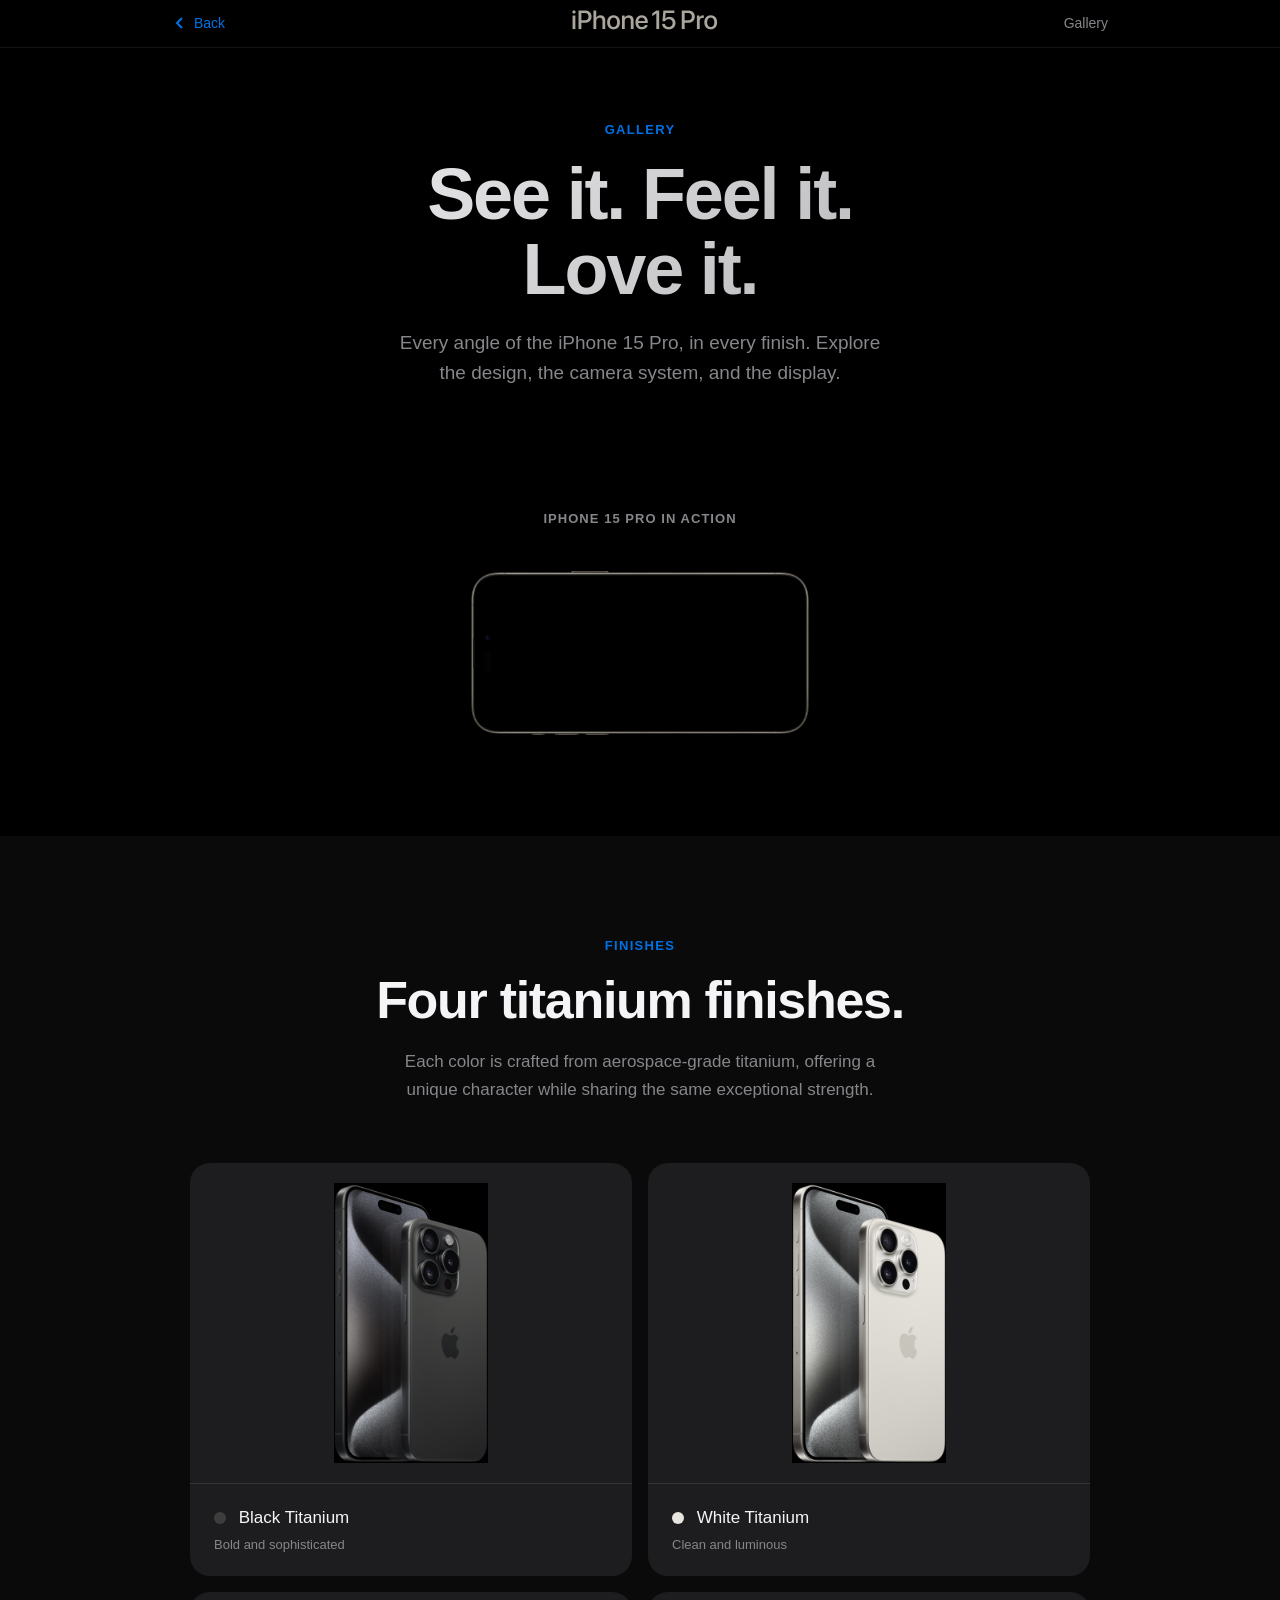
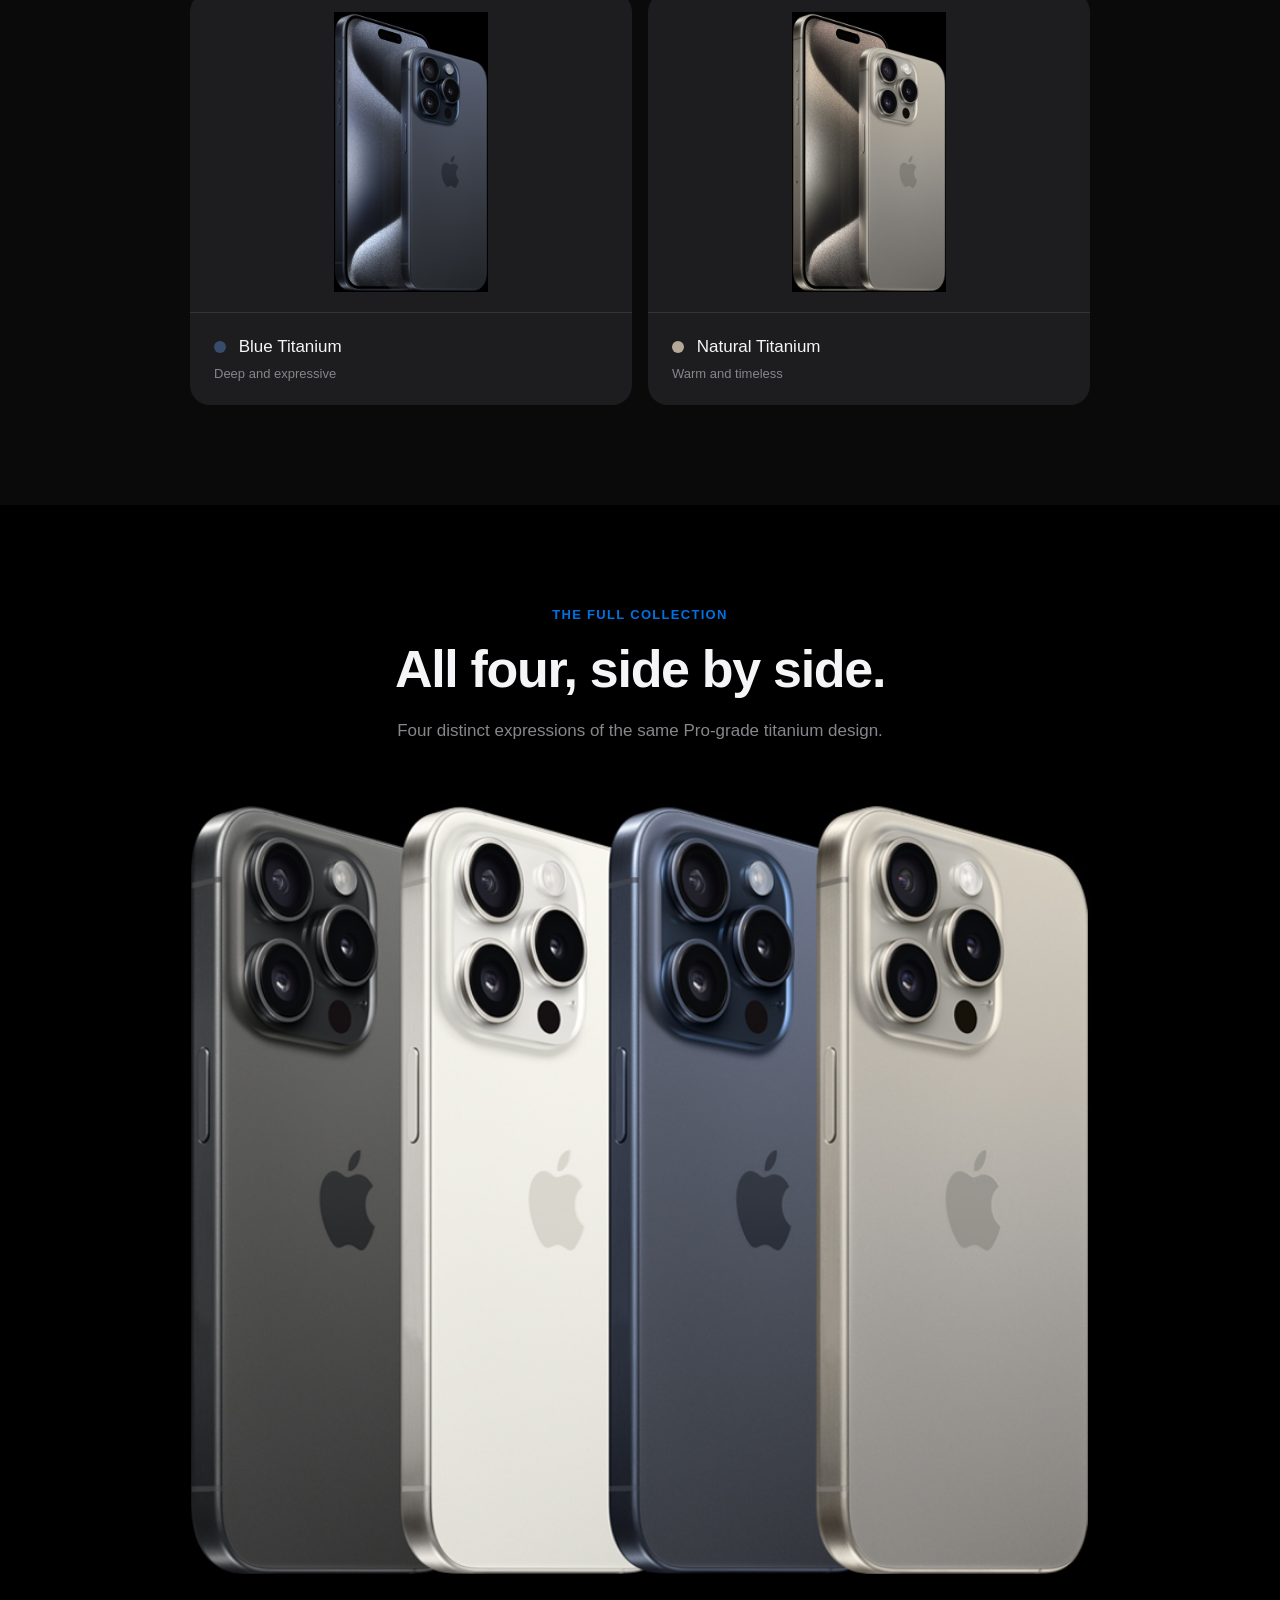
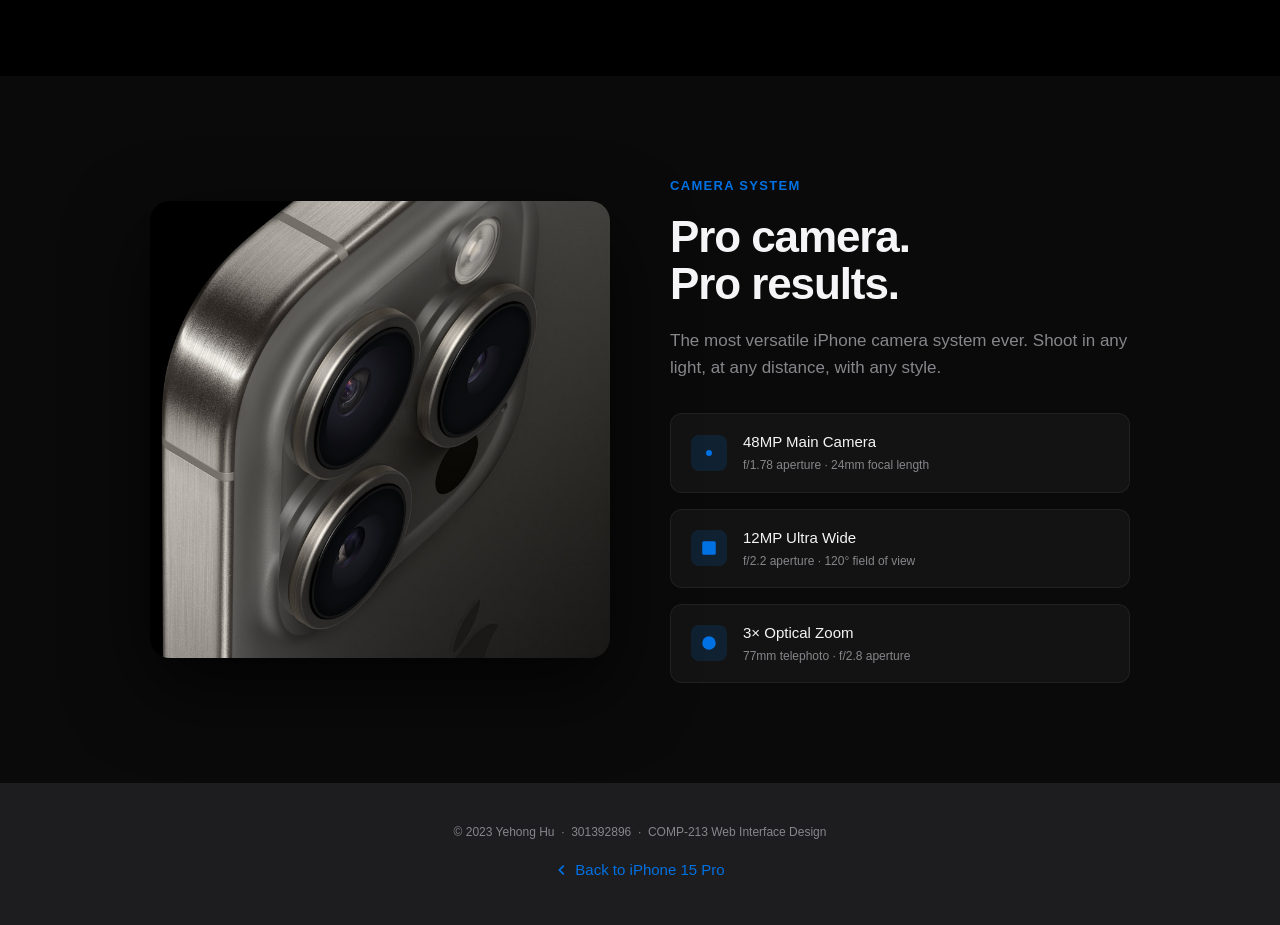
==== commit ed9175d2: "revert: restore original iPhone portfolio" ====
--- a/gallery.html
+++ b/gallery.html
@@ -1,22 +1,688 @@
-<!doctype html>
+<!DOCTYPE html>
 <html lang="en">
-<head><meta charset="UTF-8"><meta name="viewport" content="width=device-width, initial-scale=1.0"><meta name="description" content="Signal / Object motion and form archive."><title>Motion Archive — Signal / Object</title><link rel="stylesheet" href="style.css"></head>
+<head>
+    <meta charset="UTF-8">
+    <meta name="viewport" content="width=device-width, initial-scale=1.0">
+    <title>iPhone 15 Pro — Gallery</title>
+    <style>
+        *, *::before, *::after {
+            box-sizing: border-box;
+            margin: 0;
+            padding: 0;
+        }
+
+        :root {
+            --font-apple: -apple-system, BlinkMacSystemFont, "SF Pro Display", "SF Pro Text", "Helvetica Neue", Arial, sans-serif;
+            --color-bg: #000000;
+            --color-text: #f5f5f7;
+            --color-text-secondary: #86868b;
+            --color-accent: #0071e3;
+            --color-divider: rgba(255,255,255,0.1);
+            --color-card-bg: #1d1d1f;
+            --max-width: 1200px;
+        }
+
+        html { scroll-behavior: smooth; }
+
+        body {
+            font-family: var(--font-apple);
+            background-color: var(--color-bg);
+            color: var(--color-text);
+            line-height: 1.6;
+            overflow-x: hidden;
+        }
+
+        /* ===== Navigation ===== */
+        .nav {
+            position: fixed;
+            top: 0;
+            left: 0;
+            right: 0;
+            z-index: 9999;
+            height: 48px;
+            background: rgba(0,0,0,0.72);
+            backdrop-filter: saturate(180%) blur(20px);
+            -webkit-backdrop-filter: saturate(180%) blur(20px);
+            border-bottom: 1px solid rgba(255,255,255,0.08);
+            display: flex;
+            align-items: center;
+            justify-content: center;
+        }
+
+        .nav-inner {
+            width: 100%;
+            max-width: 980px;
+            padding: 0 22px;
+            display: flex;
+            align-items: center;
+            justify-content: space-between;
+        }
+
+        .nav-logo img {
+            height: 22px;
+            width: auto;
+            opacity: 0.9;
+        }
+
+        .nav-back {
+            display: flex;
+            align-items: center;
+            gap: 6px;
+            color: var(--color-accent);
+            text-decoration: none;
+            font-size: 14px;
+            transition: opacity 0.2s ease;
+        }
+
+        .nav-back:hover { opacity: 0.75; }
+
+        .nav-back svg {
+            width: 16px;
+            height: 16px;
+        }
+
+        .nav-title {
+            font-size: 14px;
+            color: var(--color-text-secondary);
+        }
+
+        /* ===== Hero ===== */
+        .gallery-hero {
+            padding-top: 120px;
+            padding-bottom: 80px;
+            text-align: center;
+            background: #000;
+        }
+
+        .gallery-hero .eyebrow {
+            font-size: 13px;
+            font-weight: 600;
+            letter-spacing: 0.1em;
+            text-transform: uppercase;
+            color: var(--color-accent);
+            margin-bottom: 16px;
+        }
+
+        .gallery-hero h1 {
+            font-size: clamp(40px, 6vw, 72px);
+            font-weight: 700;
+            letter-spacing: -0.03em;
+            line-height: 1.05;
+            margin-bottom: 20px;
+            background: linear-gradient(135deg, #fff 0%, #a0a0a5 100%);
+            -webkit-background-clip: text;
+            -webkit-text-fill-color: transparent;
+            background-clip: text;
+        }
+
+        .gallery-hero p {
+            font-size: 19px;
+            font-weight: 300;
+            color: var(--color-text-secondary);
+            max-width: 500px;
+            margin: 0 auto;
+        }
+
+        /* ===== iPhone Demo Section ===== */
+        .demo-section {
+            background: #000;
+            padding: 40px 22px 100px;
+            display: flex;
+            flex-direction: column;
+            align-items: center;
+        }
+
+        .demo-label {
+            font-size: 13px;
+            font-weight: 600;
+            letter-spacing: 0.08em;
+            text-transform: uppercase;
+            color: var(--color-text-secondary);
+            margin-bottom: 40px;
+        }
+
+        .iphone-mockup {
+            position: relative;
+            width: min(340px, 80vw);
+        }
+
+        .iphone-frame-img {
+            width: 100%;
+            height: auto;
+            display: block;
+            position: relative;
+            z-index: 2;
+        }
+
+        .iphone-video-wrap {
+            position: absolute;
+            /* Adjust these values to fit video inside the screen area of screen2.png */
+            top: 4%;
+            left: 1%;
+            right: 1%;
+            bottom: 4%;
+            border-radius: 28px;
+            overflow: hidden;
+            z-index: 1;
+            background: #000;
+        }
+
+        .iphone-video-wrap video {
+            width: 100%;
+            height: 100%;
+            object-fit: cover;
+        }
+
+        /* ===== Colors Gallery ===== */
+        .colors-gallery {
+            padding: 100px 22px;
+            background: #0a0a0a;
+            text-align: center;
+        }
+
+        .section-eyebrow {
+            font-size: 13px;
+            font-weight: 600;
+            letter-spacing: 0.1em;
+            text-transform: uppercase;
+            color: var(--color-accent);
+            margin-bottom: 16px;
+        }
+
+        .section-title {
+            font-size: clamp(32px, 5vw, 52px);
+            font-weight: 700;
+            letter-spacing: -0.025em;
+            line-height: 1.07;
+            margin-bottom: 20px;
+        }
+
+        .section-body {
+            font-size: 17px;
+            font-weight: 300;
+            color: var(--color-text-secondary);
+            max-width: 520px;
+            margin: 0 auto 60px;
+        }
+
+        .colors-grid {
+            display: grid;
+            grid-template-columns: repeat(2, 1fr);
+            gap: 16px;
+            max-width: 900px;
+            margin: 0 auto;
+        }
+
+        .color-card {
+            background: var(--color-card-bg);
+            border-radius: 20px;
+            overflow: hidden;
+            position: relative;
+            cursor: pointer;
+            transition: transform 0.4s ease, box-shadow 0.4s ease;
+        }
+
+        .color-card:hover {
+            transform: translateY(-8px);
+            box-shadow: 0 24px 60px rgba(0,0,0,0.7);
+        }
+
+        .color-card img {
+            width: 100%;
+            height: 320px;
+            object-fit: contain;
+            padding: 20px;
+            display: block;
+            transition: transform 0.5s ease;
+        }
+
+        .color-card:hover img {
+            transform: scale(1.04);
+        }
+
+        .color-card-label {
+            padding: 20px 24px;
+            border-top: 1px solid var(--color-divider);
+            text-align: left;
+        }
+
+        .color-card-name {
+            font-size: 17px;
+            font-weight: 500;
+            color: var(--color-text);
+            margin-bottom: 4px;
+        }
+
+        .color-card-desc {
+            font-size: 13px;
+            color: var(--color-text-secondary);
+        }
+
+        .color-swatch {
+            display: inline-block;
+            width: 12px;
+            height: 12px;
+            border-radius: 50%;
+            margin-right: 8px;
+            vertical-align: middle;
+        }
+
+        /* ===== All Colors Together ===== */
+        .all-colors-section {
+            padding: 100px 22px;
+            background: #000;
+            text-align: center;
+        }
+
+        .all-colors-image {
+            max-width: 900px;
+            margin: 60px auto 0;
+            border-radius: 20px;
+            overflow: hidden;
+        }
+
+        .all-colors-image img {
+            width: 100%;
+            height: auto;
+            display: block;
+        }
+
+        /* ===== Camera Close-up ===== */
+        .camera-section {
+            padding: 100px 22px;
+            background: #0a0a0a;
+        }
+
+        .camera-inner {
+            max-width: 980px;
+            margin: 0 auto;
+            display: grid;
+            grid-template-columns: 1fr 1fr;
+            gap: 60px;
+            align-items: center;
+        }
+
+        .camera-text {
+            text-align: left;
+        }
+
+        .camera-text .section-body {
+            margin: 0;
+            text-align: left;
+        }
+
+        .camera-image {
+            border-radius: 20px;
+            overflow: hidden;
+            box-shadow: 0 30px 80px rgba(0,0,0,0.7);
+        }
+
+        .camera-image img {
+            width: 100%;
+            height: auto;
+            display: block;
+            transition: transform 0.5s ease;
+        }
+
+        .camera-image:hover img {
+            transform: scale(1.03);
+        }
+
+        .camera-specs {
+            display: flex;
+            flex-direction: column;
+            gap: 16px;
+            margin-top: 32px;
+        }
+
+        .camera-spec-row {
+            display: flex;
+            align-items: center;
+            gap: 16px;
+            padding: 16px 20px;
+            background: rgba(255,255,255,0.04);
+            border-radius: 12px;
+            border: 1px solid rgba(255,255,255,0.06);
+        }
+
+        .camera-spec-icon {
+            width: 36px;
+            height: 36px;
+            border-radius: 8px;
+            background: rgba(0,113,227,0.15);
+            display: flex;
+            align-items: center;
+            justify-content: center;
+            flex-shrink: 0;
+        }
+
+        .camera-spec-icon svg {
+            width: 18px;
+            height: 18px;
+            fill: var(--color-accent);
+        }
+
+        .camera-spec-text {
+            font-size: 15px;
+            color: var(--color-text);
+        }
+
+        .camera-spec-text span {
+            display: block;
+            font-size: 12px;
+            color: var(--color-text-secondary);
+            margin-top: 2px;
+        }
+
+        /* ===== Lightbox ===== */
+        .lightbox {
+            position: fixed;
+            inset: 0;
+            background: rgba(0,0,0,0.92);
+            z-index: 99999;
+            display: flex;
+            align-items: center;
+            justify-content: center;
+            opacity: 0;
+            pointer-events: none;
+            transition: opacity 0.3s ease;
+            backdrop-filter: blur(10px);
+        }
+
+        .lightbox.open {
+            opacity: 1;
+            pointer-events: all;
+        }
+
+        .lightbox-img {
+            max-width: 90vw;
+            max-height: 85vh;
+            object-fit: contain;
+            border-radius: 12px;
+            transform: scale(0.95);
+            transition: transform 0.3s ease;
+        }
+
+        .lightbox.open .lightbox-img {
+            transform: scale(1);
+        }
+
+        .lightbox-close {
+            position: absolute;
+            top: 24px;
+            right: 24px;
+            width: 40px;
+            height: 40px;
+            border-radius: 50%;
+            background: rgba(255,255,255,0.1);
+            border: none;
+            cursor: pointer;
+            display: flex;
+            align-items: center;
+            justify-content: center;
+            transition: background 0.2s ease;
+        }
+
+        .lightbox-close:hover {
+            background: rgba(255,255,255,0.2);
+        }
+
+        .lightbox-close svg {
+            width: 16px;
+            height: 16px;
+            stroke: white;
+            stroke-width: 2;
+        }
+
+        /* ===== Footer ===== */
+        .footer {
+            background: #1d1d1f;
+            padding: 40px 22px;
+            text-align: center;
+        }
+
+        .footer-copy {
+            font-size: 12px;
+            color: var(--color-text-secondary);
+            margin-bottom: 16px;
+        }
+
+        .footer-back {
+            display: inline-flex;
+            align-items: center;
+            gap: 6px;
+            color: var(--color-accent);
+            text-decoration: none;
+            font-size: 15px;
+            transition: opacity 0.2s ease;
+        }
+
+        .footer-back:hover { opacity: 0.75; }
+
+        /* ===== Scroll Animations ===== */
+        .fade-up {
+            opacity: 0;
+            transform: translateY(40px);
+            transition: opacity 0.7s ease, transform 0.7s ease;
+        }
+
+        .fade-up.visible {
+            opacity: 1;
+            transform: translateY(0);
+        }
+
+        .stagger-1 { transition-delay: 0.1s; }
+        .stagger-2 { transition-delay: 0.2s; }
+        .stagger-3 { transition-delay: 0.3s; }
+        .stagger-4 { transition-delay: 0.4s; }
+
+        /* ===== Responsive ===== */
+        @media (max-width: 768px) {
+            .colors-grid {
+                grid-template-columns: 1fr;
+            }
+
+            .camera-inner {
+                grid-template-columns: 1fr;
+                gap: 40px;
+            }
+
+            .iphone-mockup {
+                width: min(280px, 70vw);
+            }
+        }
+    </style>
+</head>
 <body>
-  <div class="progress-rail" aria-hidden="true"><span></span></div>
-  <header class="site-header"><div class="nav-shell"><a class="wordmark" href="index.html"><span class="wordmark-orb" aria-hidden="true"></span><span>Signal / Object <small>15 Pro study</small></span></a><button class="nav-toggle" type="button" aria-label="Open navigation" aria-expanded="false"><span></span><span></span></button><nav class="main-nav" aria-label="Primary navigation"><a href="index.html">Object index</a><a href="specs.html">Specimen sheet</a><a href="gallery.html" aria-current="page">Motion archive</a><a href="picture.html">Context</a></nav><span class="nav-status"><i></i>Study active</span></div></header>
-  <main class="page">
-    <section class="archive-hero"><div class="archive-copy" data-reveal><p class="section-label">Archive / 03</p><h1>Motion<br>records<br>form.</h1><p>Original clips, finish imagery, and camera studies reorganized as a visual archive. Click a record to inspect it at full scale.</p></div><div class="archive-motion"><video src="iPhone 15 Pro.mp4" autoplay muted loop playsinline poster="image3.png"></video></div></section>
-    <section class="section"><div class="container device-demo"><div class="phone-stage" data-reveal><div class="phone-case"><video src="iPhone 15 Pro example.mp4" autoplay muted loop playsinline></video><img src="screen2.png" alt="iPhone frame surrounding the original motion demo"></div></div><div class="video-note" data-reveal data-delay="1"><p class="section-label">Motion viewer / 04:30</p><h2>Interface<br>in transit.</h2><p>The original device-frame video is retained as an interaction experiment: content moves inside a recognizably physical boundary, while depth rails keep the device floating above the archive.</p><p class="rule-caption">Muted loop / local project media / responsive containment</p></div></div></section>
-    <section class="section finish-lab"><div class="container"><div data-reveal><p class="section-label">Finish records / click to expand</p><h2 class="section-title">Silhouette,<br>shifted.</h2></div><div class="gallery-grid" style="margin-top:58px" data-reveal data-delay="1">
-      <figure class="gallery-card" data-lightbox="image5.png" data-lightbox-alt="Black Titanium iPhone 15 Pro"><img src="image5.png" alt="Black Titanium iPhone 15 Pro"><figcaption>01 / Black titanium</figcaption></figure>
-      <figure class="gallery-card" data-lightbox="image6.png" data-lightbox-alt="White Titanium iPhone 15 Pro"><img src="image6.png" alt="White Titanium iPhone 15 Pro"><figcaption>02 / White titanium</figcaption></figure>
-      <figure class="gallery-card" data-lightbox="image7.png" data-lightbox-alt="Blue Titanium iPhone 15 Pro"><img src="image7.png" alt="Blue Titanium iPhone 15 Pro"><figcaption>03 / Blue titanium</figcaption></figure>
-      <figure class="gallery-card span-8" data-lightbox="image8.png" data-lightbox-alt="Four iPhone 15 Pro finishes together"><img src="image8.png" alt="Four iPhone 15 Pro finishes together"><figcaption>04 / Collection register</figcaption></figure>
-      <figure class="gallery-card span-4" data-lightbox="image9.png" data-lightbox-alt="Natural Titanium iPhone 15 Pro"><img src="image9.png" alt="Natural Titanium iPhone 15 Pro"><figcaption>05 / Natural titanium</figcaption></figure>
-    </div></div></section>
-    <section class="section"><div class="container object-index"><div data-reveal><p class="section-label">Optical module / macro frame</p><h2 class="section-title">Three lenses.<br>One reading.</h2><p class="section-copy">The camera close-up is treated as a field of overlapping circles, textured material, and reflected luminance rather than an isolated feature list.</p><p class="rule-caption" style="margin-top:40px">48 MP main / 12 MP wide / 3× telephoto</p></div><figure class="material-stage" data-lightbox="image.png" data-lightbox-alt="Close study of the iPhone camera system" data-reveal data-delay="1" style="cursor:zoom-in"><img src="image.png" alt="Close study of the iPhone camera system"><figcaption class="material-tag"><span>Click to inspect</span><strong>Optical<br>array</strong></figcaption></figure></div></section>
-  </main>
-  <div class="lightbox" aria-label="Expanded image viewer" role="dialog" aria-modal="true"><button type="button" aria-label="Close expanded image">×</button><img src="" alt=""></div>
-  <footer class="site-footer"><div class="footer-shell"><div class="footer-top"><h2 class="footer-title">A local archive<br>of evidence.</h2><p class="footer-note">An independent interface-design study by Yehong Hu. Product and media references are presented for portfolio demonstration and do not imply affiliation with Apple.</p></div><div class="footer-bottom"><span>© 2026 Yehong Hu</span><span>Motion archive / Signal / Object</span></div></div></footer><script src="main.js"></script>
+
+    <!-- Navigation -->
+    <nav class="nav">
+        <div class="nav-inner">
+            <a href="index.html" class="nav-back">
+                <svg viewBox="0 0 16 16" fill="none" stroke="currentColor" stroke-width="2">
+                    <path d="M10 3L5 8l5 5"/>
+                </svg>
+                Back
+            </a>
+            <div class="nav-logo">
+                <img src="15 pro logo.png" alt="iPhone 15 Pro">
+            </div>
+            <span class="nav-title">Gallery</span>
+        </div>
+    </nav>
+
+    <!-- Hero -->
+    <div class="gallery-hero">
+        <p class="eyebrow">Gallery</p>
+        <h1>See it. Feel it.<br>Love it.</h1>
+        <p>Every angle of the iPhone 15 Pro, in every finish. Explore the design, the camera system, and the display.</p>
+    </div>
+
+    <!-- iPhone Demo Mockup -->
+    <div class="demo-section">
+        <p class="demo-label">iPhone 15 Pro in Action</p>
+        <div class="iphone-mockup fade-up">
+            <div class="iphone-video-wrap">
+                <video autoplay muted loop playsinline>
+                    <source src="iPhone 15 Pro example.mp4" type="video/mp4">
+                </video>
+            </div>
+            <img class="iphone-frame-img" src="screen2.png" alt="iPhone 15 Pro frame">
+        </div>
+    </div>
+
+    <!-- Colors Gallery -->
+    <section class="colors-gallery">
+        <div class="fade-up">
+            <p class="section-eyebrow">Finishes</p>
+            <h2 class="section-title">Four titanium finishes.</h2>
+            <p class="section-body">Each color is crafted from aerospace-grade titanium, offering a unique character while sharing the same exceptional strength.</p>
+        </div>
+        <div class="colors-grid">
+            <div class="color-card fade-up stagger-1" onclick="openLightbox('image5.png')">
+                <img src="image5.png" alt="Black Titanium iPhone 15 Pro">
+                <div class="color-card-label">
+                    <div class="color-card-name">
+                        <span class="color-swatch" style="background:#3d3d3d"></span>
+                        Black Titanium
+                    </div>
+                    <div class="color-card-desc">Bold and sophisticated</div>
+                </div>
+            </div>
+            <div class="color-card fade-up stagger-2" onclick="openLightbox('image6.png')">
+                <img src="image6.png" alt="White Titanium iPhone 15 Pro">
+                <div class="color-card-label">
+                    <div class="color-card-name">
+                        <span class="color-swatch" style="background:#e8e4df"></span>
+                        White Titanium
+                    </div>
+                    <div class="color-card-desc">Clean and luminous</div>
+                </div>
+            </div>
+            <div class="color-card fade-up stagger-3" onclick="openLightbox('image7.png')">
+                <img src="image7.png" alt="Blue Titanium iPhone 15 Pro">
+                <div class="color-card-label">
+                    <div class="color-card-name">
+                        <span class="color-swatch" style="background:#394b6b"></span>
+                        Blue Titanium
+                    </div>
+                    <div class="color-card-desc">Deep and expressive</div>
+                </div>
+            </div>
+            <div class="color-card fade-up stagger-4" onclick="openLightbox('image9.png')">
+                <img src="image9.png" alt="Natural Titanium iPhone 15 Pro">
+                <div class="color-card-label">
+                    <div class="color-card-name">
+                        <span class="color-swatch" style="background:#b5a898"></span>
+                        Natural Titanium
+                    </div>
+                    <div class="color-card-desc">Warm and timeless</div>
+                </div>
+            </div>
+        </div>
+    </section>
+
+    <!-- All Colors Together -->
+    <section class="all-colors-section">
+        <div class="fade-up">
+            <p class="section-eyebrow">The Full Collection</p>
+            <h2 class="section-title">All four, side by side.</h2>
+            <p class="section-body" style="margin-bottom: 0">Four distinct expressions of the same Pro-grade titanium design.</p>
+        </div>
+        <div class="all-colors-image fade-up stagger-1" onclick="openLightbox('image8.png')" style="cursor:pointer">
+            <img src="image8.png" alt="All four iPhone 15 Pro colors">
+        </div>
+    </section>
+
+    <!-- Camera Close-up -->
+    <section class="camera-section">
+        <div class="camera-inner">
+            <div class="camera-image fade-up" onclick="openLightbox('image.png')" style="cursor:pointer">
+                <img src="image.png" alt="iPhone 15 Pro camera system close-up">
+            </div>
+            <div class="camera-text fade-up stagger-2">
+                <p class="section-eyebrow">Camera System</p>
+                <h2 class="section-title" style="font-size: clamp(28px, 4vw, 44px)">Pro camera.<br>Pro results.</h2>
+                <p class="section-body" style="text-align:left; margin: 0 0 32px">The most versatile iPhone camera system ever. Shoot in any light, at any distance, with any style.</p>
+                <div class="camera-specs">
+                    <div class="camera-spec-row">
+                        <div class="camera-spec-icon">
+                            <svg viewBox="0 0 24 24"><circle cx="12" cy="12" r="4"/><path d="M2 12h2M20 12h2M12 2v2M12 20v2"/></svg>
+                        </div>
+                        <div class="camera-spec-text">
+                            48MP Main Camera
+                            <span>f/1.78 aperture · 24mm focal length</span>
+                        </div>
+                    </div>
+                    <div class="camera-spec-row">
+                        <div class="camera-spec-icon">
+                            <svg viewBox="0 0 24 24"><rect x="3" y="3" width="18" height="18" rx="2"/><circle cx="12" cy="12" r="4"/></svg>
+                        </div>
+                        <div class="camera-spec-text">
+                            12MP Ultra Wide
+                            <span>f/2.2 aperture · 120° field of view</span>
+                        </div>
+                    </div>
+                    <div class="camera-spec-row">
+                        <div class="camera-spec-icon">
+                            <svg viewBox="0 0 24 24"><circle cx="12" cy="12" r="9"/><line x1="12" y1="3" x2="12" y2="21"/><line x1="3" y1="12" x2="21" y2="12"/></svg>
+                        </div>
+                        <div class="camera-spec-text">
+                            3× Optical Zoom
+                            <span>77mm telephoto · f/2.8 aperture</span>
+                        </div>
+                    </div>
+                </div>
+            </div>
+        </div>
+    </section>
+
+    <!-- Footer -->
+    <footer class="footer">
+        <p class="footer-copy">&copy; 2023 Yehong Hu &nbsp;·&nbsp; 301392896 &nbsp;·&nbsp; COMP-213 Web Interface Design</p>
+        <a href="index.html" class="footer-back">
+            <svg viewBox="0 0 16 16" fill="none" stroke="currentColor" stroke-width="2" width="14" height="14">
+                <path d="M10 3L5 8l5 5"/>
+            </svg>
+            Back to iPhone 15 Pro
+        </a>
+    </footer>
+
+    <!-- Lightbox -->
+    <div class="lightbox" id="lightbox" onclick="closeLightbox()">
+        <button class="lightbox-close" onclick="closeLightbox()">
+            <svg viewBox="0 0 16 16" fill="none">
+                <path d="M3 3l10 10M13 3L3 13" stroke="white" stroke-width="2" stroke-linecap="round"/>
+            </svg>
+        </button>
+        <img class="lightbox-img" id="lightboxImg" src="" alt="">
+    </div>
+
+    <script>
+        // Scroll animations
+        const observer = new IntersectionObserver((entries) => {
+            entries.forEach(entry => {
+                if (entry.isIntersecting) entry.target.classList.add('visible');
+            });
+        }, { threshold: 0.12, rootMargin: '0px 0px -40px 0px' });
+
+        document.querySelectorAll('.fade-up').forEach(el => observer.observe(el));
+
+        // Lightbox
+        function openLightbox(src) {
+            document.getElementById('lightboxImg').src = src;
+            document.getElementById('lightbox').classList.add('open');
+            document.body.style.overflow = 'hidden';
+        }
+
+        function closeLightbox() {
+            document.getElementById('lightbox').classList.remove('open');
+            document.body.style.overflow = '';
+        }
+
+        document.addEventListener('keydown', (e) => {
+            if (e.key === 'Escape') closeLightbox();
+        });
+    </script>
 </body>
 </html>
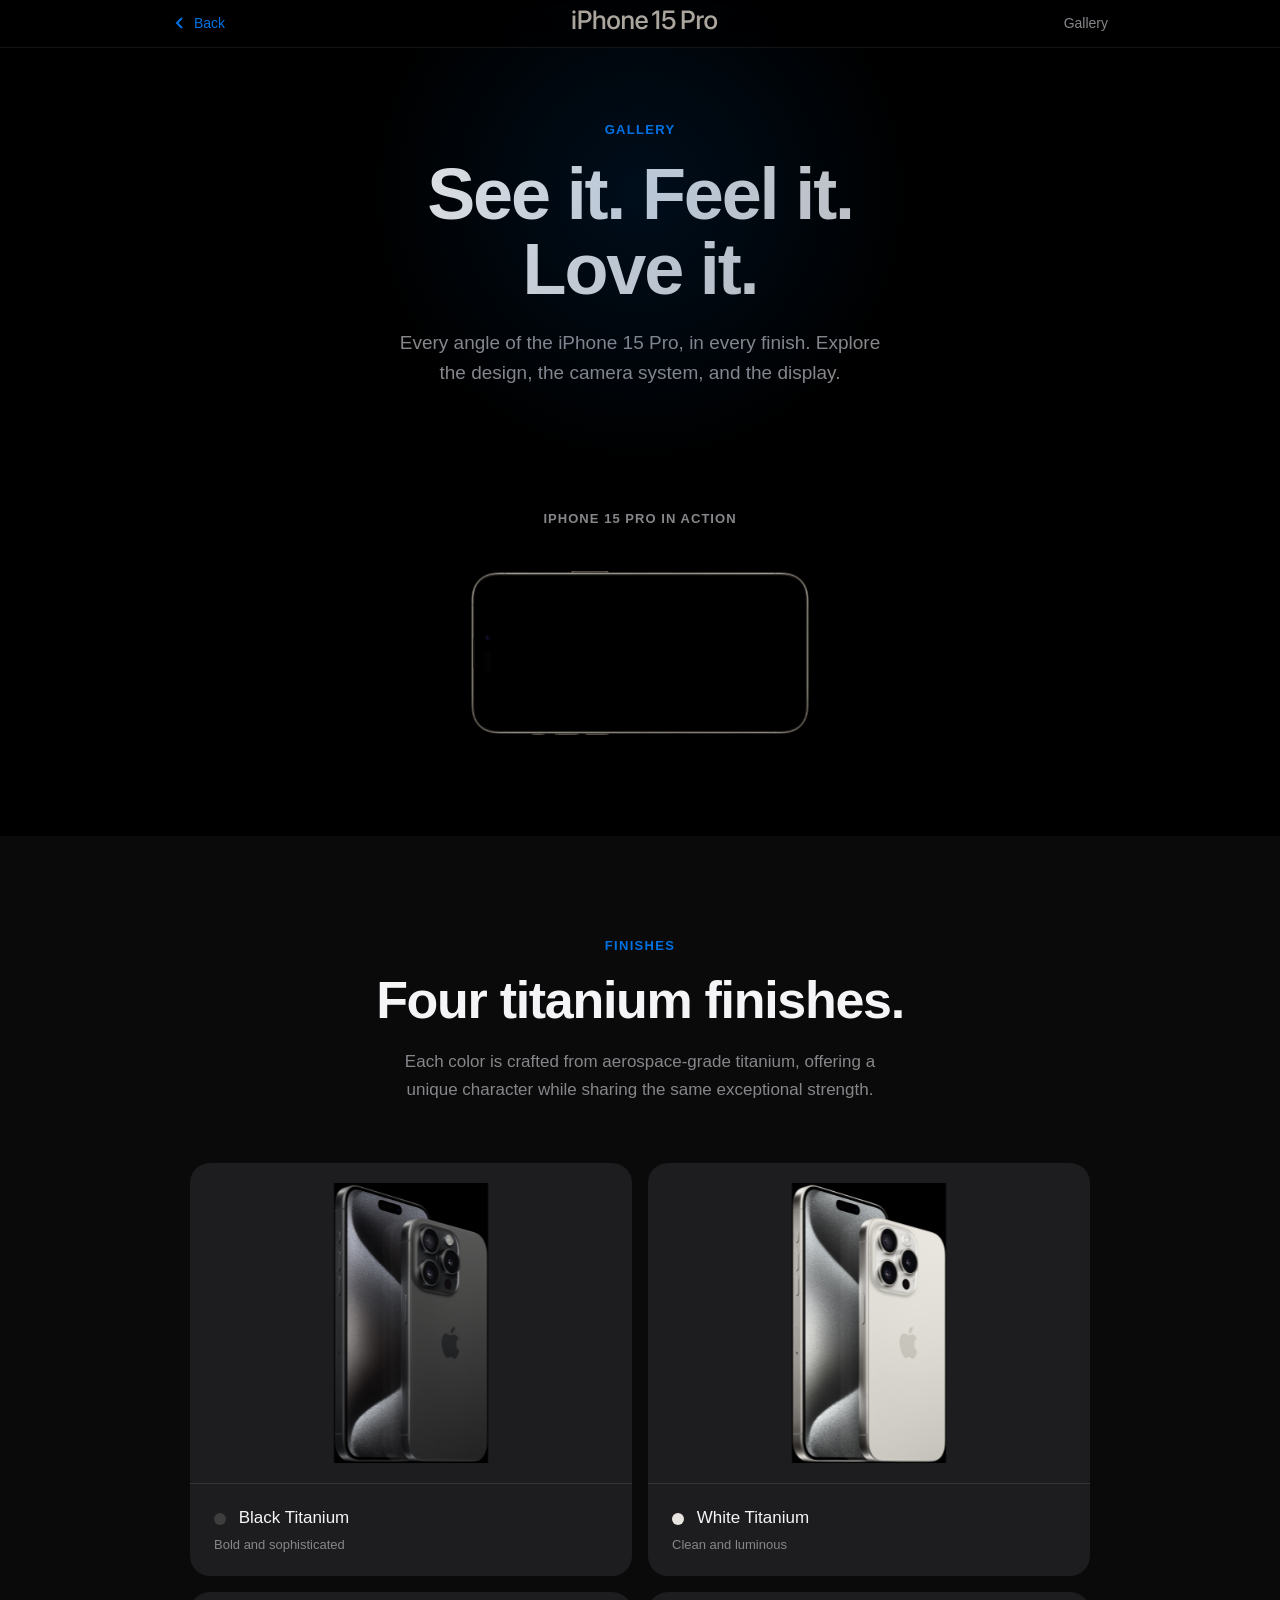
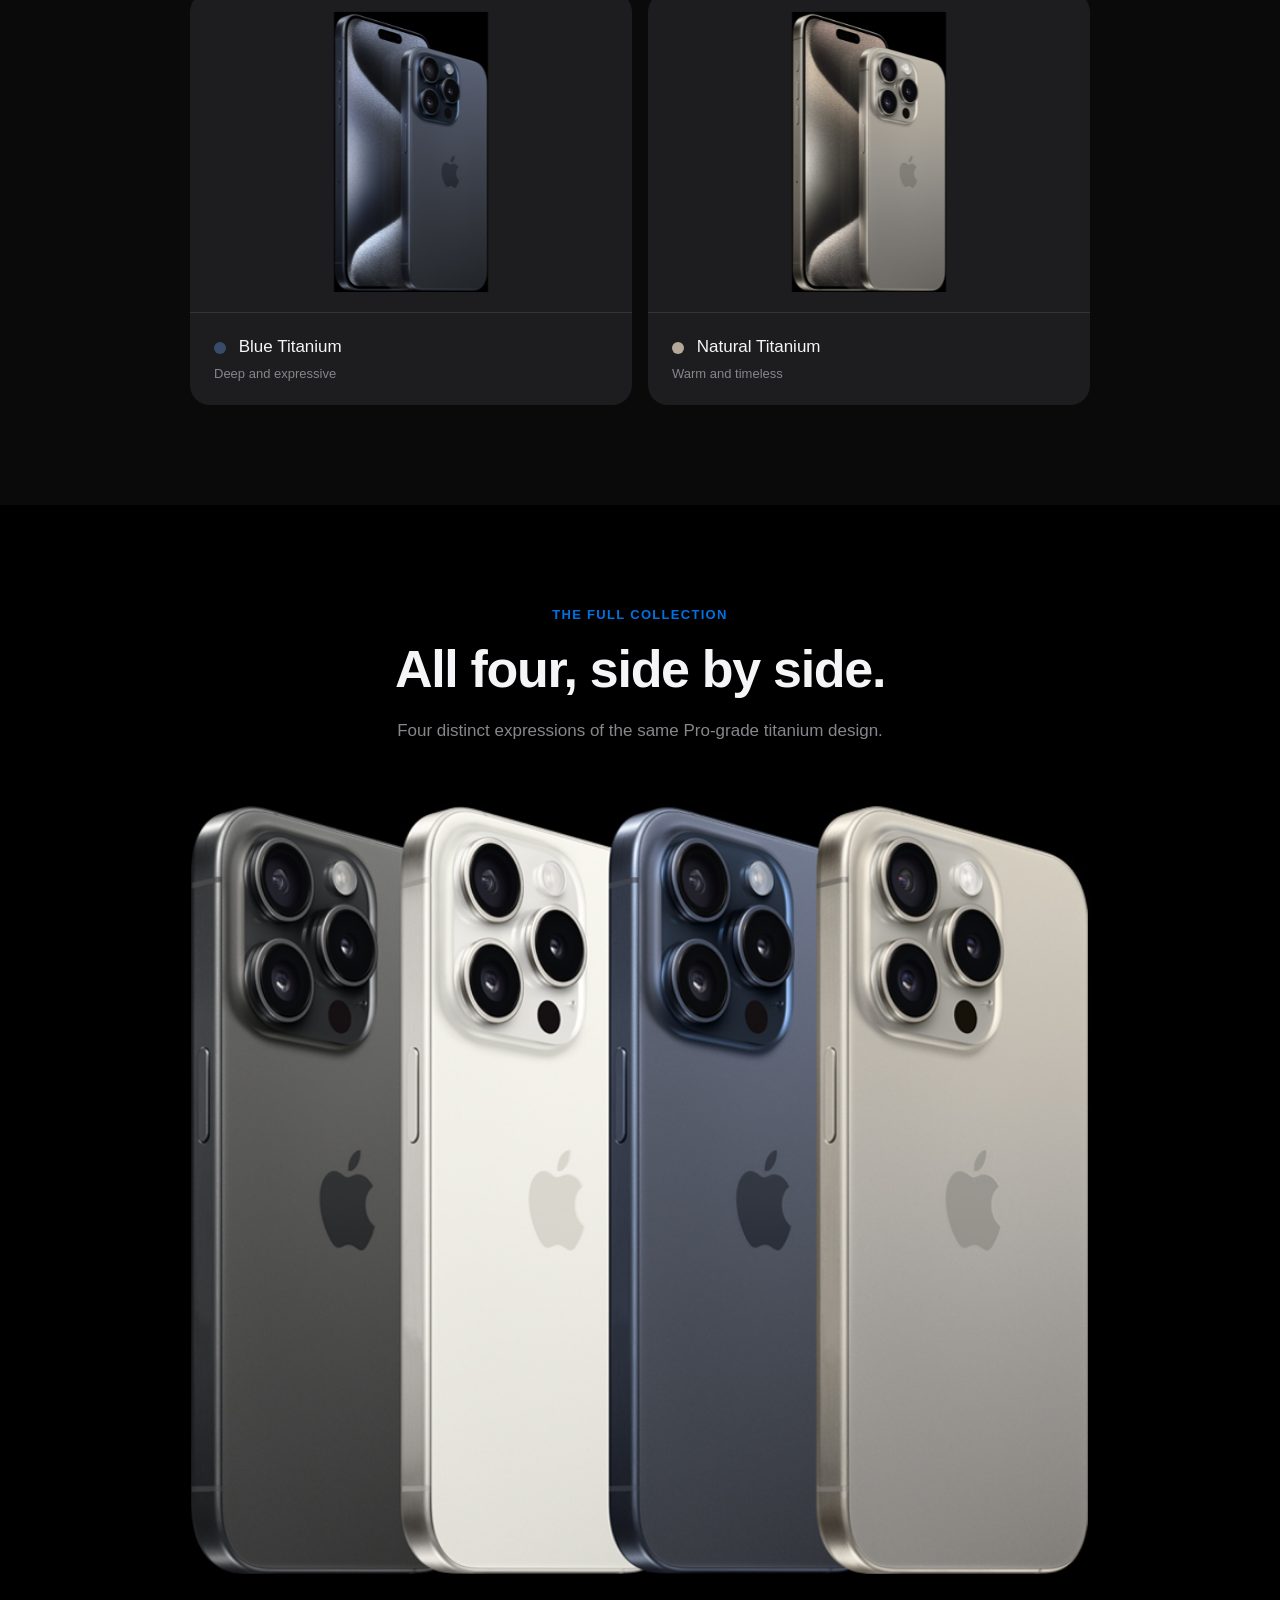
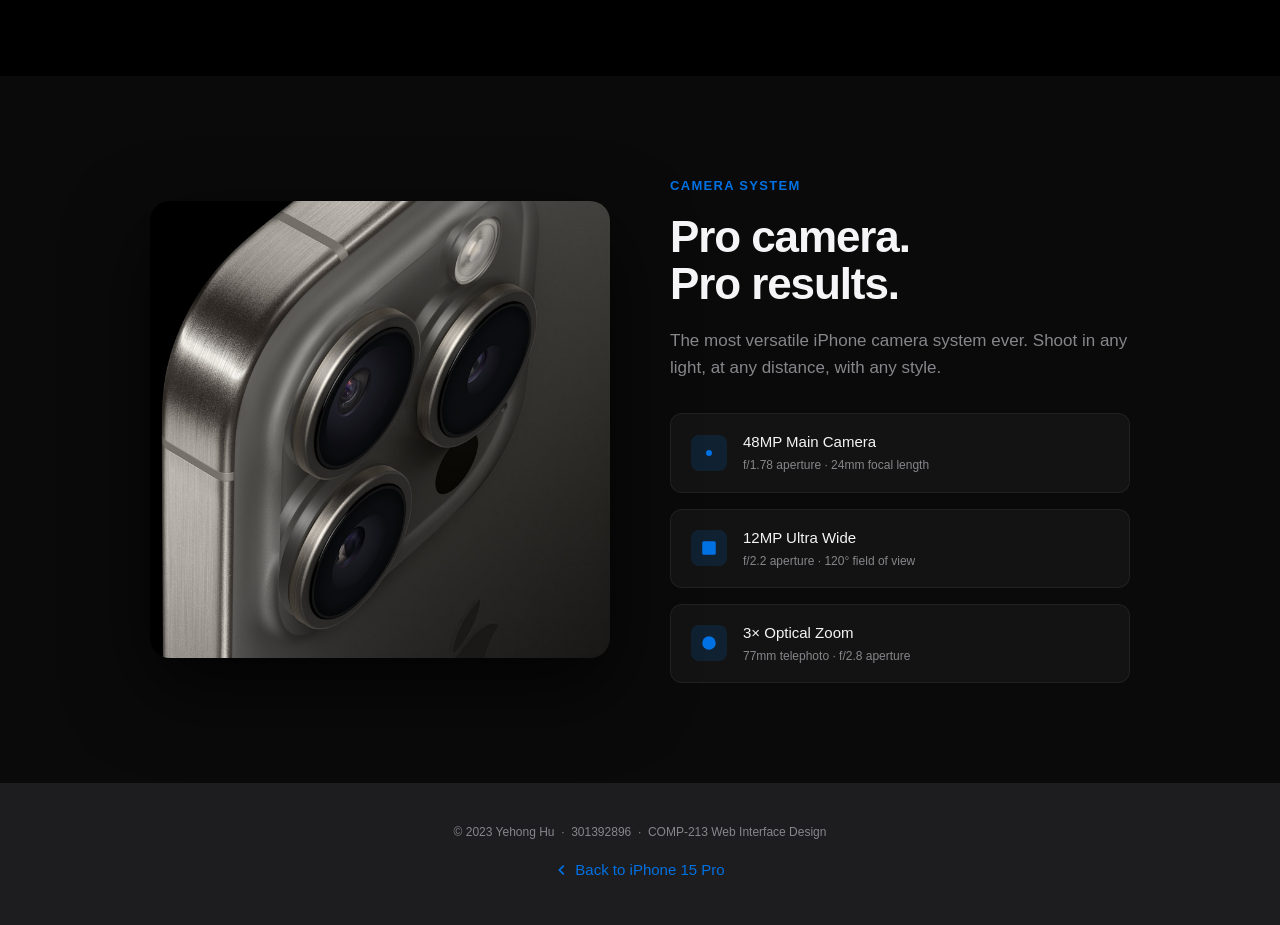
==== commit 1fbcfdd0: "Renovate: motion delight layer, a11y pass, CI workflow, README badges - Delight: hero parallax + amb" ====
--- a/gallery.html
+++ b/gallery.html
@@ -475,6 +475,75 @@
         .stagger-2 { transition-delay: 0.2s; }
         .stagger-3 { transition-delay: 0.3s; }
         .stagger-4 { transition-delay: 0.4s; }
+
+        /* ===== Focus States (keyboard accessibility) ===== */
+        a:focus-visible,
+        button:focus-visible,
+        [role="button"]:focus-visible,
+        [tabindex]:focus-visible {
+            outline: 2px solid var(--color-accent);
+            outline-offset: 3px;
+            border-radius: 6px;
+        }
+
+        /* ===== Delight: 3D tilt on finish cards (fine pointers only) ===== */
+        @media (hover: hover) and (pointer: fine) {
+            .color-card.tilt {
+                transform-style: preserve-3d;
+                will-change: transform;
+            }
+
+            .color-card.tilt img {
+                transform: translateZ(30px);
+            }
+
+            .color-card.tilt:hover img {
+                transform: translateZ(30px) scale(1.04);
+            }
+        }
+
+        /* ===== Delight: ambient glow behind hero ===== */
+        .gallery-hero {
+            position: relative;
+            overflow: hidden;
+        }
+
+        .gallery-hero::before {
+            content: '';
+            position: absolute;
+            width: 50vmax;
+            height: 50vmax;
+            border-radius: 50%;
+            background: radial-gradient(circle, rgba(0,113,227,0.12) 0%, transparent 60%);
+            top: -10vmax;
+            left: 50%;
+            margin-left: -25vmax;
+            animation: heroGlowDrift 16s ease-in-out infinite alternate;
+            pointer-events: none;
+        }
+
+        @keyframes heroGlowDrift {
+            from { transform: translateX(-8%) scale(1); }
+            to   { transform: translateX(8%) scale(1.15); }
+        }
+
+        /* ===== Reduced Motion ===== */
+        @media (prefers-reduced-motion: reduce) {
+            html { scroll-behavior: auto; }
+
+            *, *::before, *::after {
+                animation-duration: 0.01ms !important;
+                animation-iteration-count: 1 !important;
+                transition-duration: 0.01ms !important;
+            }
+
+            .fade-up {
+                opacity: 1 !important;
+                transform: none !important;
+            }
+
+            .gallery-hero::before { display: none; }
+        }
 
         /* ===== Responsive ===== */
         @media (max-width: 768px) {
@@ -539,7 +608,7 @@
             <p class="section-body">Each color is crafted from aerospace-grade titanium, offering a unique character while sharing the same exceptional strength.</p>
         </div>
         <div class="colors-grid">
-            <div class="color-card fade-up stagger-1" onclick="openLightbox('image5.png')">
+            <div class="color-card tilt fade-up stagger-1" onclick="openLightbox(this, \'image5.png\')">
                 <img src="image5.png" alt="Black Titanium iPhone 15 Pro">
                 <div class="color-card-label">
                     <div class="color-card-name">
@@ -549,7 +618,7 @@
                     <div class="color-card-desc">Bold and sophisticated</div>
                 </div>
             </div>
-            <div class="color-card fade-up stagger-2" onclick="openLightbox('image6.png')">
+            <div class="color-card tilt fade-up stagger-2" onclick="openLightbox(this, \'image6.png\')">
                 <img src="image6.png" alt="White Titanium iPhone 15 Pro">
                 <div class="color-card-label">
                     <div class="color-card-name">
@@ -559,7 +628,7 @@
                     <div class="color-card-desc">Clean and luminous</div>
                 </div>
             </div>
-            <div class="color-card fade-up stagger-3" onclick="openLightbox('image7.png')">
+            <div class="color-card tilt fade-up stagger-3" onclick="openLightbox(this, \'image7.png\')">
                 <img src="image7.png" alt="Blue Titanium iPhone 15 Pro">
                 <div class="color-card-label">
                     <div class="color-card-name">
@@ -569,7 +638,7 @@
                     <div class="color-card-desc">Deep and expressive</div>
                 </div>
             </div>
-            <div class="color-card fade-up stagger-4" onclick="openLightbox('image9.png')">
+            <div class="color-card tilt fade-up stagger-4" onclick="openLightbox(this, \'image9.png\')">
                 <img src="image9.png" alt="Natural Titanium iPhone 15 Pro">
                 <div class="color-card-label">
                     <div class="color-card-name">
@@ -589,7 +658,7 @@
             <h2 class="section-title">All four, side by side.</h2>
             <p class="section-body" style="margin-bottom: 0">Four distinct expressions of the same Pro-grade titanium design.</p>
         </div>
-        <div class="all-colors-image fade-up stagger-1" onclick="openLightbox('image8.png')" style="cursor:pointer">
+        <div class="all-colors-image fade-up stagger-1" onclick="openLightbox(this, \'image8.png\')" style="cursor:pointer">
             <img src="image8.png" alt="All four iPhone 15 Pro colors">
         </div>
     </section>
@@ -597,7 +666,7 @@
     <!-- Camera Close-up -->
     <section class="camera-section">
         <div class="camera-inner">
-            <div class="camera-image fade-up" onclick="openLightbox('image.png')" style="cursor:pointer">
+            <div class="camera-image fade-up" onclick="openLightbox(this, \'image.png\')" style="cursor:pointer">
                 <img src="image.png" alt="iPhone 15 Pro camera system close-up">
             </div>
             <div class="camera-text fade-up stagger-2">
@@ -650,12 +719,12 @@
 
     <!-- Lightbox -->
     <div class="lightbox" id="lightbox" onclick="closeLightbox()">
-        <button class="lightbox-close" onclick="closeLightbox()">
+        <button class="lightbox-close" onclick="closeLightbox()" aria-label="Close image viewer">
             <svg viewBox="0 0 16 16" fill="none">
                 <path d="M3 3l10 10M13 3L3 13" stroke="white" stroke-width="2" stroke-linecap="round"/>
             </svg>
         </button>
-        <img class="lightbox-img" id="lightboxImg" src="" alt="">
+        <img class="lightbox-img" id="lightboxImg" alt="Enlarged gallery image">
     </div>
 
     <script>
@@ -669,8 +738,12 @@
         document.querySelectorAll('.fade-up').forEach(el => observer.observe(el));
 
         // Lightbox
-        function openLightbox(src) {
-            document.getElementById('lightboxImg').src = src;
+        function openLightbox(trigger, src) {
+            const img = document.getElementById('lightboxImg');
+            // Carry the trigger image's alt text over for screen readers
+            const triggerImg = trigger && trigger.querySelector ? trigger.querySelector('img') : null;
+            img.alt = (triggerImg && triggerImg.alt) ? triggerImg.alt : 'Enlarged gallery image';
+            img.src = src;
             document.getElementById('lightbox').classList.add('open');
             document.body.style.overflow = 'hidden';
         }
@@ -683,6 +756,40 @@
         document.addEventListener('keydown', (e) => {
             if (e.key === 'Escape') closeLightbox();
         });
+
+        // Keyboard accessibility: make lightbox cards operable via Enter/Space
+        document.querySelectorAll('.color-card, .camera-image, .all-colors-image').forEach(el => {
+            el.setAttribute('role', 'button');
+            el.setAttribute('tabindex', '0');
+            if (!el.getAttribute('aria-label')) {
+                const img = el.querySelector('img');
+                el.setAttribute('aria-label', 'View enlarged image' + (img && img.alt ? ': ' + img.alt : ''));
+            }
+            el.addEventListener('keydown', (e) => {
+                if (e.key === 'Enter' || e.key === ' ') {
+                    e.preventDefault();
+                    el.click();
+                }
+            });
+        });
+
+        // Delight: subtle 3D tilt on finish cards (fine pointers, motion-safe)
+        const canTilt = window.matchMedia('(hover: hover) and (pointer: fine)').matches &&
+                        !window.matchMedia('(prefers-reduced-motion: reduce)').matches;
+
+        if (canTilt) {
+            document.querySelectorAll('.color-card.tilt').forEach(card => {
+                card.addEventListener('mousemove', (e) => {
+                    const r = card.getBoundingClientRect();
+                    const x = (e.clientX - r.left) / r.width - 0.5;
+                    const y = (e.clientY - r.top) / r.height - 0.5;
+                    card.style.transform = 'perspective(900px) rotateX(' + (-y * 6) + 'deg) rotateY(' + (x * 8) + 'deg) translateY(-8px)';
+                });
+                card.addEventListener('mouseleave', () => {
+                    card.style.transform = '';
+                });
+            });
+        }
     </script>
 </body>
 </html>
